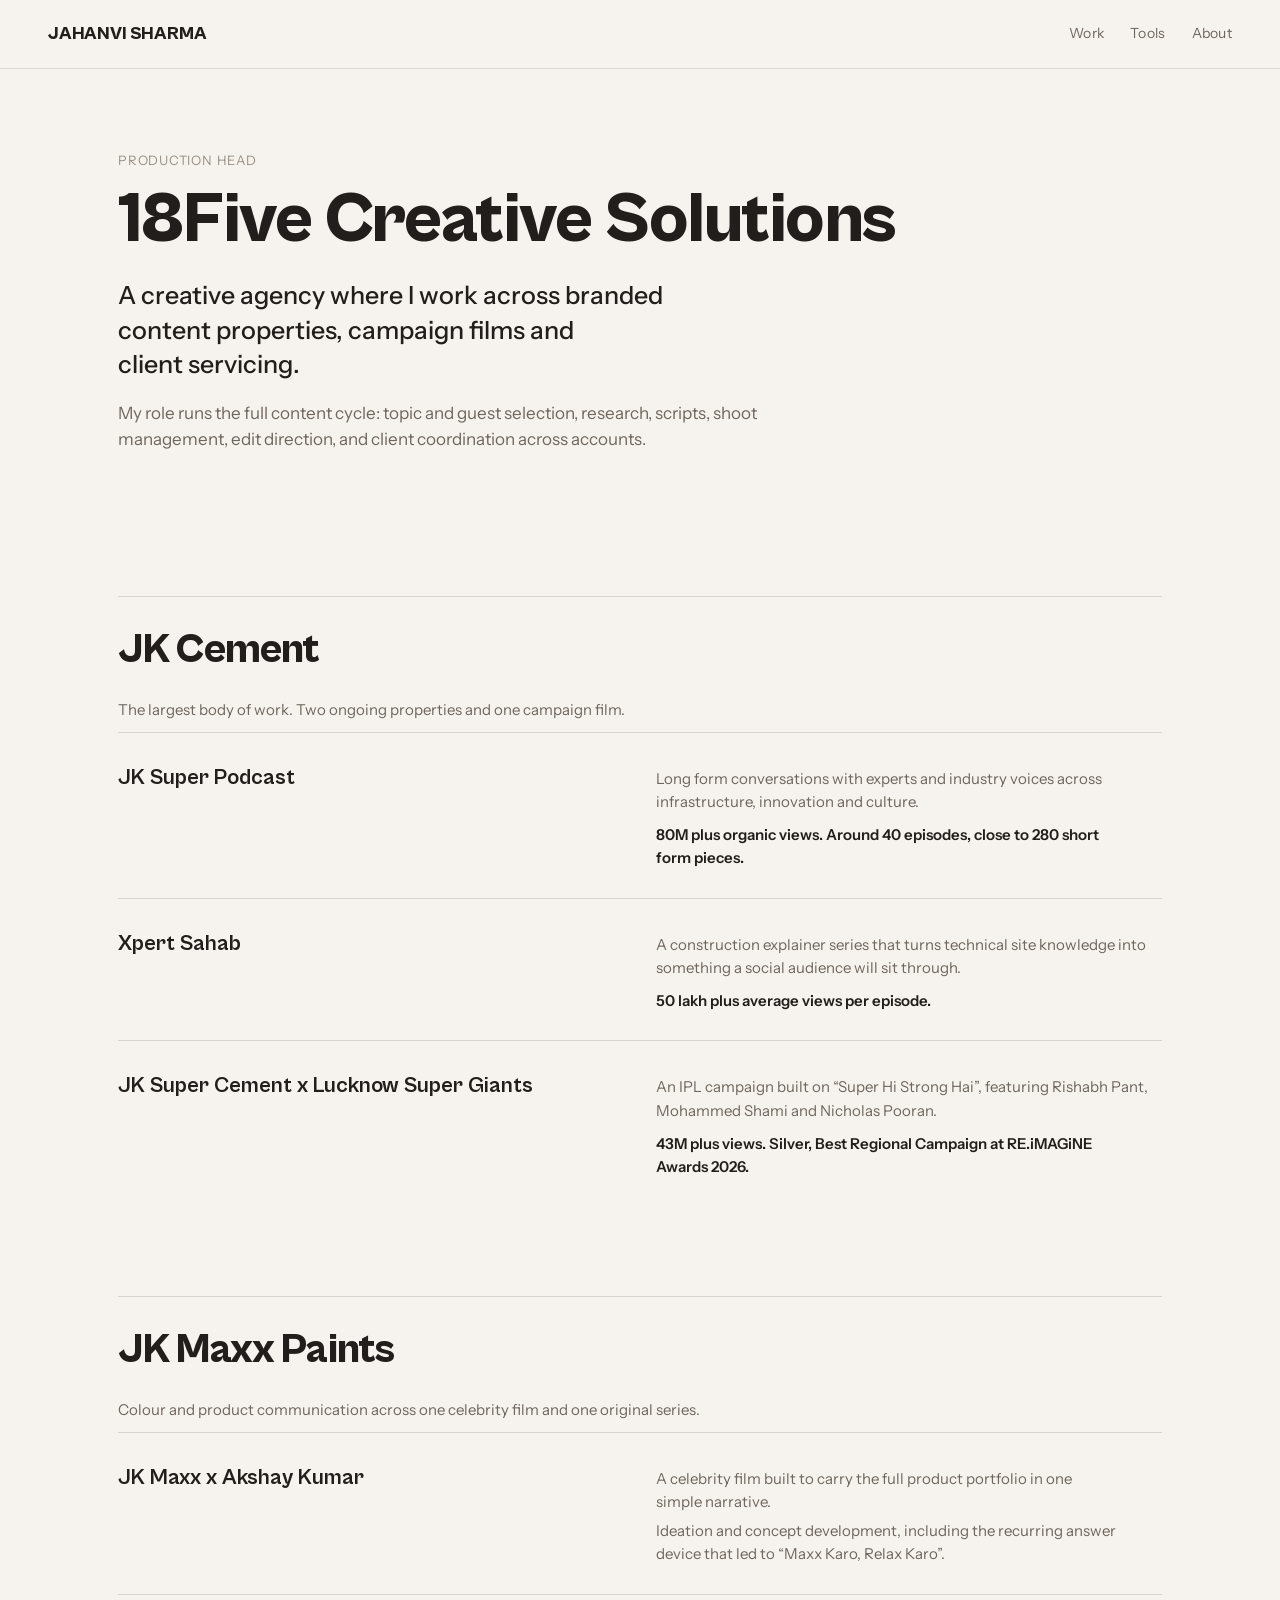
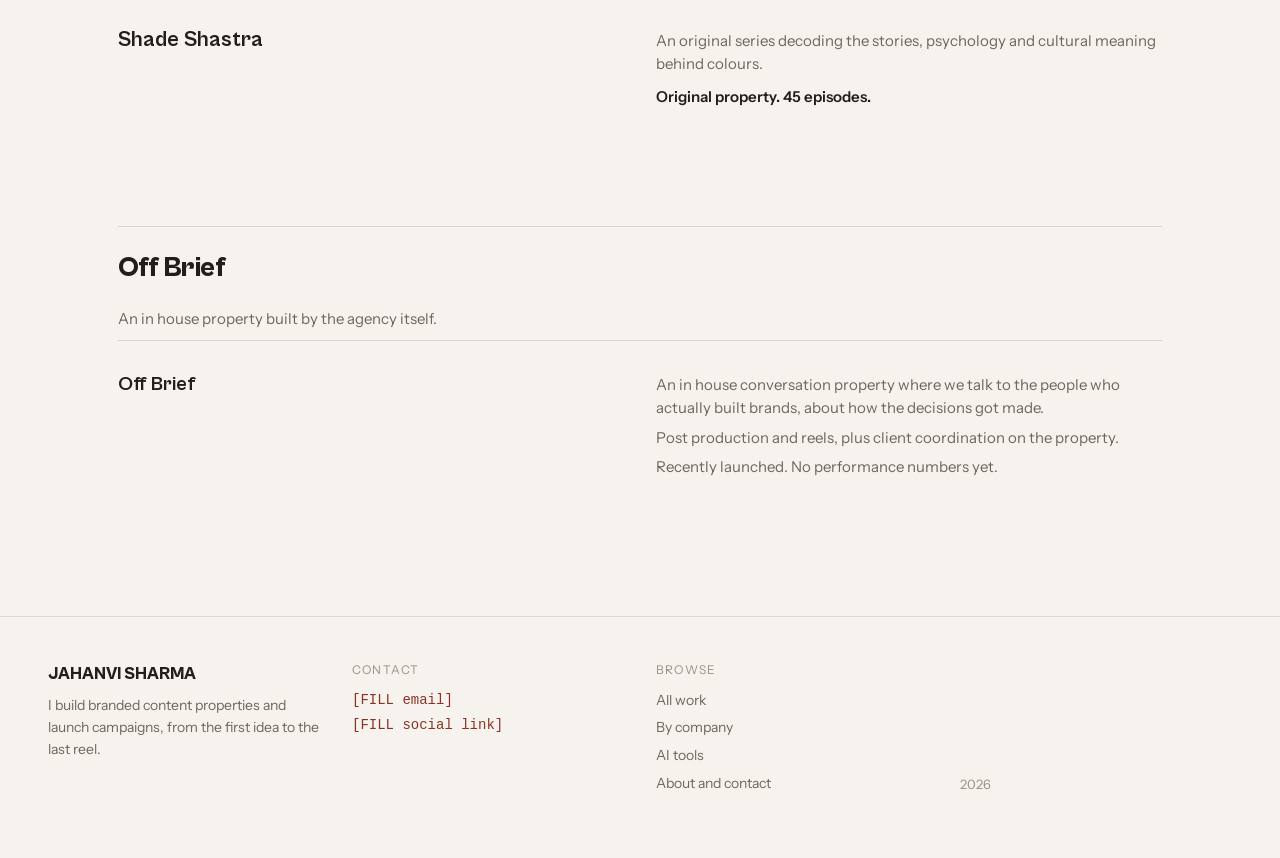
==== public/company/18five/index.html @ 3dfb8d01 "Give each company its own page By company now links out: 18Five to a company page with its three cli" ====
<!doctype html>
<html lang="en-IN">
<head>
  <meta charset="utf-8">
  <meta name="viewport" content="width=device-width, initial-scale=1">
  <title>18Five Creative Solutions | Jahanvi Sharma</title>
  <meta name="description" content="A creative agency where I work across branded content properties, campaign films and client servicing.">
  <meta name="color-scheme" content="light">
  <meta name="theme-color" content="#f6f3ee">

  <meta property="og:type" content="article">
  <meta property="og:title" content="18Five Creative Solutions, Jahanvi Sharma">
  <meta property="og:description" content="A creative agency where I work across branded content properties, campaign films and client servicing.">
  <!-- The Netlify build writes the site address in front of this path (see netlify.toml). -->
  <meta property="og:image" content="%SITE_URL%/og-image.png">
  <meta property="og:image:width" content="1200">
  <meta property="og:image:height" content="630">
  <meta name="twitter:card" content="summary_large_image">

  <link rel="icon" href="../../favicon.ico" sizes="32x32">
  <link rel="icon" href="../../favicon.svg" type="image/svg+xml">
  <link rel="apple-touch-icon" href="../../apple-touch-icon.png">

  <link rel="preload" href="../../assets/fonts/cabinet-grotesk-800.woff2" as="font" type="font/woff2" crossorigin>
  <link rel="preload" href="../../assets/fonts/instrument-sans-latin.woff2" as="font" type="font/woff2" crossorigin>
  <link rel="stylesheet" href="../../assets/css/styles.css">
</head>
<body>
  <a class="skip-link" href="#main">Skip to content</a>

  <header class="site-header">
    <a class="brand" href="../../">Jahanvi Sharma</a>
    <nav class="site-nav" aria-label="Primary">
      <a href="../../#work">Work</a>
      <a href="../../#tools">Tools</a>
      <a href="../../#about">About</a>
    </nav>
  </header>

  <main id="main" class="container">
    <section class="page-hero rise">
      <p class="label">Production Head</p>
      <h1 class="page-title">18Five Creative Solutions</h1>
      <p class="page-lede">A creative agency where I work across branded content properties, campaign films and client servicing.</p>
      <p class="page-note">My role runs the full content cycle: topic and guest selection, research, scripts, shoot management, edit direction, and client coordination across accounts.</p>
    </section>

    <section class="section group rise" style="--delay: 120ms">
      <div class="section-head">
        <h2 class="section-title">JK Cement</h2>
      </div>
      <p class="group-note">The largest body of work. Two ongoing properties and one campaign film.</p>

      <ul role="list">
        <li class="entry">
          <div>
            <h3 class="entry__name">JK Super Podcast</h3>
          </div>
          <div class="entry__about">
            <p>Long form conversations with experts and industry voices across infrastructure, innovation and culture.</p>
            <p class="entry__metric">80M plus organic views. Around 40 episodes, close to 280 short form pieces.</p>
          </div>
        </li>
        <li class="entry">
          <div>
            <h3 class="entry__name">Xpert Sahab</h3>
          </div>
          <div class="entry__about">
            <p>A construction explainer series that turns technical site knowledge into something a social audience will sit through.</p>
            <p class="entry__metric">50 lakh plus average views per episode.</p>
          </div>
        </li>
        <li class="entry">
          <div>
            <h3 class="entry__name">JK Super Cement x Lucknow Super Giants</h3>
          </div>
          <div class="entry__about">
            <p>An IPL campaign built on “Super Hi Strong Hai”, featuring Rishabh Pant, Mohammed Shami and Nicholas Pooran.</p>
            <p class="entry__metric">43M plus views. Silver, Best Regional Campaign at RE.iMAGiNE Awards 2026.</p>
          </div>
        </li>
      </ul>
    </section>

    <section class="section group rise" style="--delay: 180ms">
      <div class="section-head">
        <h2 class="section-title">JK Maxx Paints</h2>
      </div>
      <p class="group-note">Colour and product communication across one celebrity film and one original series.</p>

      <ul role="list">
        <li class="entry">
          <div>
            <h3 class="entry__name">JK Maxx x Akshay Kumar</h3>
          </div>
          <div class="entry__about">
            <p>A celebrity film built to carry the full product portfolio in one simple narrative.</p>
            <p>Ideation and concept development, including the recurring answer device that led to “Maxx Karo, Relax Karo”.</p>
          </div>
        </li>
        <li class="entry">
          <div>
            <h3 class="entry__name">Shade Shastra</h3>
          </div>
          <div class="entry__about">
            <p>An original series decoding the stories, psychology and cultural meaning behind colours.</p>
            <p class="entry__metric">Original property. 45 episodes.</p>
          </div>
        </li>
      </ul>
    </section>

    <section class="section group group--minor rise" style="--delay: 240ms">
      <div class="section-head">
        <h2 class="section-title">Off Brief</h2>
      </div>
      <p class="group-note">An in house property built by the agency itself.</p>

      <ul role="list">
        <li class="entry">
          <div>
            <h3 class="entry__name">Off Brief</h3>
          </div>
          <div class="entry__about">
            <p>An in house conversation property where we talk to the people who actually built brands, about how the decisions got made.</p>
            <p>Post production and reels, plus client coordination on the property.</p>
            <p>Recently launched. No performance numbers yet.</p>
          </div>
        </li>
      </ul>
    </section>
  </main>

  <footer class="site-footer">
    <div>
      <p class="footer__name">Jahanvi Sharma</p>
      <p class="footer__tagline">I build branded content properties and launch campaigns, from the first idea to the last reel.</p>
    </div>
    <div class="footer__contact">
      <p class="footer__heading">Contact</p>
      <p class="footer__contact-line">[FILL email]</p>
      <p class="footer__contact-line">[FILL social link]</p>
    </div>
    <nav class="footer__links" aria-label="Footer">
      <p class="footer__heading">Browse</p>
      <a href="../../#work">All work</a>
      <a href="../../#companies">By company</a>
      <a href="../../#tools">AI tools</a>
      <a href="../../#about">About and contact</a>
    </nav>
    <div class="footer__year">
      <p>2026</p>
    </div>
  </footer>
</body>
</html>
---- public/assets/css/styles.css ----
/* Instrument Sans is a variable font: one file per subset covers 400 to 700. */
@font-face {
  font-family: "Instrument Sans";
  font-style: normal;
  font-weight: 400 700;
  font-display: swap;
  src: url("../fonts/instrument-sans-latin-ext.woff2") format("woff2");
  unicode-range: U+0100-02BA, U+02BD-02C5, U+02C7-02CC, U+02CE-02D7, U+02DD-02FF, U+0304, U+0308, U+0329, U+1D00-1DBF, U+1E00-1E9F, U+1EF2-1EFF, U+2020, U+20A0-20AB, U+20AD-20C0, U+2113, U+2C60-2C7F, U+A720-A7FF;
}

@font-face {
  font-family: "Instrument Sans";
  font-style: normal;
  font-weight: 400 700;
  font-display: swap;
  src: url("../fonts/instrument-sans-latin.woff2") format("woff2");
  unicode-range: U+0000-00FF, U+0131, U+0152-0153, U+02BB-02BC, U+02C6, U+02DA, U+02DC, U+0304, U+0308, U+0329, U+2000-206F, U+20AC, U+2122, U+2191, U+2193, U+2212, U+2215, U+FEFF, U+FFFD;
}

@font-face {
  font-family: "Cabinet Grotesk";
  font-style: normal;
  font-weight: 700;
  font-display: swap;
  src: url("../fonts/cabinet-grotesk-700.woff2") format("woff2");
}

@font-face {
  font-family: "Cabinet Grotesk";
  font-style: normal;
  font-weight: 800;
  font-display: swap;
  src: url("../fonts/cabinet-grotesk-800.woff2") format("woff2");
}

:root {
  --bg: #f6f3ee;
  --fg: #221e1b;
  --accent: #8a3324;
  --muted: #6f665e;
  --subtle: #9a9086;
  --tint: #efe9e0;
  --stripe-a: #ece7df;
  --stripe-b: #e3ddd2;
  --rule: rgba(34, 30, 27, 0.14);
  --rule-light: rgba(34, 30, 27, 0.12);
  --outline: rgba(34, 30, 27, 0.2);

  --font-display: "Cabinet Grotesk", "Instrument Sans", sans-serif;
  --font-body: "Instrument Sans", ui-sans-serif, system-ui, sans-serif;
  --font-mono: ui-monospace, SFMono-Regular, Menlo, Consolas, "Liberation Mono", monospace;

  --gutter: clamp(24px, 5vw, 48px);
  --ease-out: cubic-bezier(0.2, 0.7, 0.2, 1);
}

/* Base */

*,
*::before,
*::after {
  box-sizing: border-box;
}

[hidden] {
  display: none !important;
}

html {
  -webkit-text-size-adjust: 100%;
  text-size-adjust: 100%;
}

@media (prefers-reduced-motion: no-preference) {
  html {
    scroll-behavior: smooth;
  }
}

body {
  margin: 0;
  background: var(--bg);
  color: var(--fg);
  font-family: var(--font-body);
  font-size: 17px;
  line-height: 1.55;
  text-wrap: pretty;
  -webkit-font-smoothing: antialiased;
  -moz-osx-font-smoothing: grayscale;
}

h1,
h2,
h3,
p {
  margin: 0;
}

ul {
  margin: 0;
  padding: 0;
  list-style: none;
}

a {
  color: inherit;
  text-decoration: none;
}

a:hover {
  color: var(--accent);
}

:focus-visible {
  outline: 2px solid var(--accent);
  outline-offset: 3px;
}

.skip-link {
  position: absolute;
  top: 12px;
  left: 12px;
  z-index: 10;
  padding: 10px 16px;
  background: var(--fg);
  color: var(--bg);
  font-size: 14px;
  transform: translateY(-200%);
}

.skip-link:focus {
  transform: none;
}

.skip-link:hover {
  color: var(--bg);
}

@keyframes rise {
  from {
    opacity: 0;
    transform: translateY(20px);
  }
  to {
    opacity: 1;
    transform: none;
  }
}

.rise {
  animation: rise 700ms var(--ease-out) both;
  animation-delay: var(--delay, 0ms);
}

@media (prefers-reduced-motion: reduce) {
  .rise {
    animation: none;
  }
}

/* Header */

.site-header {
  display: flex;
  flex-wrap: wrap;
  align-items: center;
  justify-content: space-between;
  gap: 24px;
  padding: 20px var(--gutter);
  border-bottom: 1px solid var(--rule-light);
}

.brand {
  font-family: var(--font-display);
  font-weight: 800;
  font-size: 18px;
  letter-spacing: -0.01em;
  text-transform: uppercase;
}

.site-nav {
  display: flex;
  gap: 26px;
  color: var(--muted);
  font-size: 14px;
  letter-spacing: 0.02em;
}

/* Layout */

.container {
  max-width: 1140px;
  margin: 0 auto;
  padding: 0 var(--gutter);
}

.section {
  padding-top: clamp(72px, 10vh, 120px);
}

.section-head {
  display: flex;
  flex-wrap: wrap;
  align-items: baseline;
  justify-content: space-between;
  gap: 12px 32px;
  margin-bottom: 40px;
  padding-top: 20px;
  border-top: 1px solid var(--rule);
}

.companies .section-head {
  margin-bottom: 8px;
}

.skills .section-head {
  margin-bottom: 32px;
}

.tools .section-head {
  margin-bottom: 28px;
}

.section-title {
  font-family: var(--font-display);
  font-weight: 800;
  font-size: clamp(28px, 4vw, 42px);
  letter-spacing: -0.02em;
}

/* A heading on the left, content on the right. Used by About and Contact. */
.split {
  display: grid;
  grid-template-columns: repeat(auto-fit, minmax(min(280px, 100%), 1fr));
  gap: 32px;
  padding-top: 20px;
  border-top: 1px solid var(--rule);
}

.label {
  color: var(--subtle);
  font-size: 13px;
  letter-spacing: 0.06em;
  text-transform: uppercase;
}

.text-link {
  padding-bottom: 2px;
  border-bottom: 1px solid var(--accent);
  color: var(--accent);
}

.more {
  font-size: 15px;
}

/* Hero */

.hero {
  padding: clamp(72px, 12vh, 140px) 0 clamp(56px, 8vh, 96px);
}

.hero__title {
  max-width: 14ch;
  margin-bottom: 32px;
  font-family: var(--font-display);
  font-weight: 800;
  font-size: clamp(48px, 9vw, 104px);
  line-height: 0.94;
  letter-spacing: -0.03em;
  text-transform: uppercase;
}

.hero__lede {
  max-width: 34ch;
  margin-bottom: 18px;
  font-size: clamp(20px, 2.4vw, 27px);
  font-weight: 500;
  line-height: 1.38;
}

.hero__meta {
  max-width: 44ch;
  color: var(--muted);
}

/* Featured work */

/* Carousel. Scrolling and snapping are native, so it works without scripting;
   carousel.js adds the buttons and the progress bar. --cards is how many fit. */
.carousel {
  --cards: 1;
  --card-gap: 32px;
}

@media (min-width: 700px) {
  .carousel {
    --cards: 2;
  }
}

@media (min-width: 1060px) {
  .carousel {
    --cards: 3;
  }
}

.carousel__track {
  position: relative;
  display: flex;
  align-items: start;
  gap: var(--card-gap);
  overflow-x: auto;
  overflow-y: hidden;
  scroll-snap-type: x mandatory;
  overscroll-behavior-inline: contain;
}

/* With more than one card in view, match their heights so the result lines
   sit on one line, as they do in the design. One card in view needs no
   alignment, and stretching would strand the result line at the bottom. */
@media (min-width: 700px) {
  .carousel__track {
    align-items: stretch;
  }
}

@media (prefers-reduced-motion: no-preference) {
  .carousel__track {
    scroll-behavior: smooth;
  }
}

/* The native scrollbar goes only once the buttons and progress bar replace it. */
.carousel.is-ready .carousel__track {
  scrollbar-width: none;
}

.carousel.is-ready .carousel__track::-webkit-scrollbar {
  display: none;
}

.carousel__track > .project {
  flex: 0 0 calc((100% - (var(--cards) - 1) * var(--card-gap)) / var(--cards));
  scroll-snap-align: start;
}

.carousel__controls {
  display: flex;
  align-items: center;
  justify-content: space-between;
  gap: 24px;
  margin-top: 28px;
}

.carousel__progress {
  position: relative;
  flex: 1;
  max-width: 320px;
  height: 2px;
  background: var(--rule);
}

.carousel__bar {
  position: absolute;
  top: 0;
  bottom: 0;
  left: 0;
  width: 100%;
  background: var(--accent);
}

.carousel__buttons {
  display: flex;
  gap: 10px;
}

.carousel__button {
  display: grid;
  place-items: center;
  width: 44px;
  height: 44px;
  padding: 0;
  border: 1px solid var(--outline);
  border-radius: 999px;
  background: none;
  color: inherit;
  cursor: pointer;
  transition: background-color 200ms ease, color 200ms ease, opacity 200ms ease;
}

.carousel__button:hover:not(:disabled) {
  background: var(--tint);
  color: var(--accent);
}

.carousel__button:disabled {
  opacity: 0.3;
  cursor: default;
}

.carousel__button--prev svg {
  transform: rotate(180deg);
}

.project {
  display: flex;
  flex-direction: column;
}

.project__title {
  margin: 20px 0 2px;
  font-family: var(--font-display);
  font-weight: 700;
  font-size: clamp(21px, 2.4vw, 24px);
  letter-spacing: -0.01em;
}

.project .label {
  margin-bottom: 14px;
}

.project__summary {
  max-width: 52ch;
  margin-bottom: 12px;
}

.project__role {
  max-width: 58ch;
  margin-bottom: 16px;
  color: var(--muted);
  font-size: 15px;
}

.project__result {
  margin-top: auto;
  font-size: 15px;
  font-weight: 600;
}

.work .more {
  margin-top: 36px;
}

/* A 16:9 frame. Holds a placeholder label until a real image, video or embed goes in. */
.media {
  position: relative;
  display: flex;
  align-items: flex-end;
  aspect-ratio: 16 / 9;
  padding: 14px;
  overflow: hidden;
  background: repeating-linear-gradient(135deg, var(--stripe-a) 0 9px, var(--stripe-b) 9px 18px);
  border: 1px solid var(--rule-light);
  box-shadow: 0 1px 2px rgba(34, 30, 27, 0.06);
}

.media > img,
.media > video,
.media > iframe {
  position: absolute;
  inset: 0;
  width: 100%;
  height: 100%;
  border: 0;
  object-fit: cover;
}

.media__label {
  position: relative;
  z-index: 1;
  padding: 5px 8px;
  background: var(--bg);
  color: var(--accent);
  font-family: var(--font-mono);
  font-size: 11px;
  letter-spacing: 0.08em;
  text-transform: uppercase;
}

/* A frame that opens the video on YouTube or Instagram. */
.media--video {
  border-color: var(--outline);
  transition: border-color 200ms ease;
}

.media__play {
  position: absolute;
  z-index: 1;
  inset: 0;
  display: grid;
  place-items: center;
  width: 44px;
  height: 44px;
  margin: auto;
  border: 1px solid var(--outline);
  border-radius: 999px;
  background: var(--bg);
  color: var(--accent);
  transition: background-color 200ms ease, color 200ms ease;
}

.media-pair .media__play {
  width: 36px;
  height: 36px;
}

.media--video:hover {
  border-color: var(--accent);
}

.media--video:hover .media__play {
  background: var(--accent);
  color: var(--bg);
}

.media-pair {
  display: grid;
  grid-template-columns: 1fr 1fr;
  gap: 10px;
  aspect-ratio: 16 / 9;
}

.media-pair > .media {
  aspect-ratio: auto;
  padding: 10px;
}

.media-pair .media__label {
  padding: 4px 6px;
  font-size: 10px;
  letter-spacing: 0.06em;
}

/* Rows. Used by By company on the home page and by the entries on a
   company page: a name on the left, the description on the right. */

.company,
.entry {
  display: grid;
  grid-template-columns: repeat(auto-fit, minmax(min(260px, 100%), 1fr));
  align-items: baseline;
  gap: 8px 32px;
  padding: 28px 0;
  border-top: 1px solid var(--rule);
}

.company__name,
.entry__name {
  margin-bottom: 4px;
  font-family: var(--font-display);
  font-weight: 700;
  font-size: 22px;
}

.company__name--past {
  color: var(--muted);
}

.company__about p {
  max-width: 52ch;
  color: var(--muted);
  font-size: 15px;
}

.company__about p + p {
  margin-top: 6px;
}

.entry__about > p {
  max-width: 52ch;
  color: var(--muted);
  font-size: 15px;
}

.entry__about > p + p {
  margin-top: 6px;
}

.entry__about .entry__metric {
  margin-top: 10px;
  color: var(--fg);
  font-weight: 600;
}

/* Inner pages: company, role and project pages */

.page-hero {
  padding: clamp(56px, 9vh, 104px) 0 clamp(40px, 6vh, 72px);
}

.page-title {
  max-width: 18ch;
  margin: 14px 0 22px;
  font-family: var(--font-display);
  font-weight: 800;
  font-size: clamp(36px, 6vw, 72px);
  line-height: 1;
  letter-spacing: -0.02em;
}

.page-lede {
  max-width: 34ch;
  font-size: clamp(19px, 2.2vw, 25px);
  font-weight: 500;
  line-height: 1.38;
}

.page-note {
  max-width: 62ch;
  margin-top: 18px;
  color: var(--muted);
}

.group .section-head {
  margin-bottom: 16px;
}

.group-note {
  max-width: 62ch;
  margin-bottom: 10px;
  color: var(--muted);
  font-size: 15px;
}

/* The in house property carries less weight than the client groups. */
.group--minor .section-title {
  font-size: clamp(22px, 2.6vw, 28px);
}

.group--minor .entry__name {
  font-size: 20px;
}

.snapshot {
  display: grid;
  grid-template-columns: repeat(auto-fit, minmax(min(170px, 100%), 1fr));
  gap: 24px 32px;
  padding: 28px 0;
  border-top: 1px solid var(--rule);
  border-bottom: 1px solid var(--rule);
}

.snapshot__value {
  margin-top: 6px;
  font-family: var(--font-display);
  font-weight: 700;
  font-size: clamp(20px, 2.4vw, 24px);
}

.caps {
  display: grid;
  grid-template-columns: repeat(auto-fit, minmax(min(280px, 100%), 1fr));
  gap: 32px;
}

.cap__title {
  margin-bottom: 6px;
  font-family: var(--font-display);
  font-weight: 700;
  font-size: 20px;
}

.cap__line {
  max-width: 42ch;
  color: var(--muted);
  font-size: 15px;
}

.sample-grid {
  display: grid;
  grid-template-columns: repeat(auto-fill, minmax(min(260px, 100%), 340px));
  gap: 24px;
}

.result {
  max-width: 34ch;
  font-family: var(--font-display);
  font-weight: 700;
  font-size: clamp(22px, 3vw, 32px);
  line-height: 1.2;
}

.result + .label {
  margin-top: 12px;
}

.next {
  display: block;
  padding: 28px 0;
  border-top: 1px solid var(--rule);
}

.next__name {
  display: block;
  margin-top: 6px;
  font-family: var(--font-display);
  font-weight: 700;
  font-size: clamp(24px, 3.4vw, 34px);
}

/* Skills and tools */

.pills {
  display: flex;
  flex-wrap: wrap;
  gap: 12px;
}

.pill {
  padding: 10px 20px;
  border: 1px solid var(--outline);
  border-radius: 999px;
  font-size: 15px;
}

a.pill {
  transition: background-color 200ms ease;
}

a.pill:hover {
  background: var(--tint);
}

.tools .pills {
  gap: 10px;
}

.tools .pill {
  padding: 9px 18px;
  white-space: nowrap;
}

.tools .more {
  margin-top: 26px;
}

/* About and contact */

.about__text {
  max-width: 38ch;
  font-size: clamp(19px, 2vw, 23px);
  line-height: 1.42;
}

.about .more {
  margin-top: 18px;
}

.contact__line {
  color: var(--accent);
  font-family: var(--font-mono);
  font-size: 15px;
}

.contact__line + .contact__line {
  margin-top: 10px;
}

.contact .button {
  margin-top: 24px;
}

.button {
  display: inline-block;
  padding: 13px 24px;
  background: var(--fg);
  color: var(--bg);
  font-size: 15px;
  font-weight: 500;
  transition: background-color 200ms ease;
}

.button:hover {
  background: var(--accent);
  color: var(--bg);
}

/* Footer */

.site-footer {
  display: grid;
  grid-template-columns: repeat(auto-fit, minmax(min(200px, 100%), 1fr));
  gap: 32px;
  margin-top: 110px;
  padding: 44px var(--gutter) 64px;
  border-top: 1px solid var(--rule-light);
}

.footer__name {
  margin-bottom: 8px;
  font-family: var(--font-display);
  font-weight: 800;
  font-size: 17px;
  text-transform: uppercase;
}

.footer__tagline {
  max-width: 32ch;
  color: var(--muted);
  font-size: 14px;
}

.footer__heading {
  margin-bottom: 10px;
  color: var(--subtle);
  font-size: 12px;
  letter-spacing: 0.1em;
  text-transform: uppercase;
}

.footer__contact-line {
  color: var(--accent);
  font-family: var(--font-mono);
  font-size: 14px;
}

.footer__contact-line + .footer__contact-line {
  margin-top: 4px;
}

.footer__links {
  display: flex;
  flex-direction: column;
  gap: 6px;
  color: var(--muted);
  font-size: 14px;
}

.footer__links .footer__heading {
  margin-bottom: 4px;
}

.footer__year {
  display: flex;
  align-items: flex-end;
  color: var(--subtle);
  font-size: 13px;
}
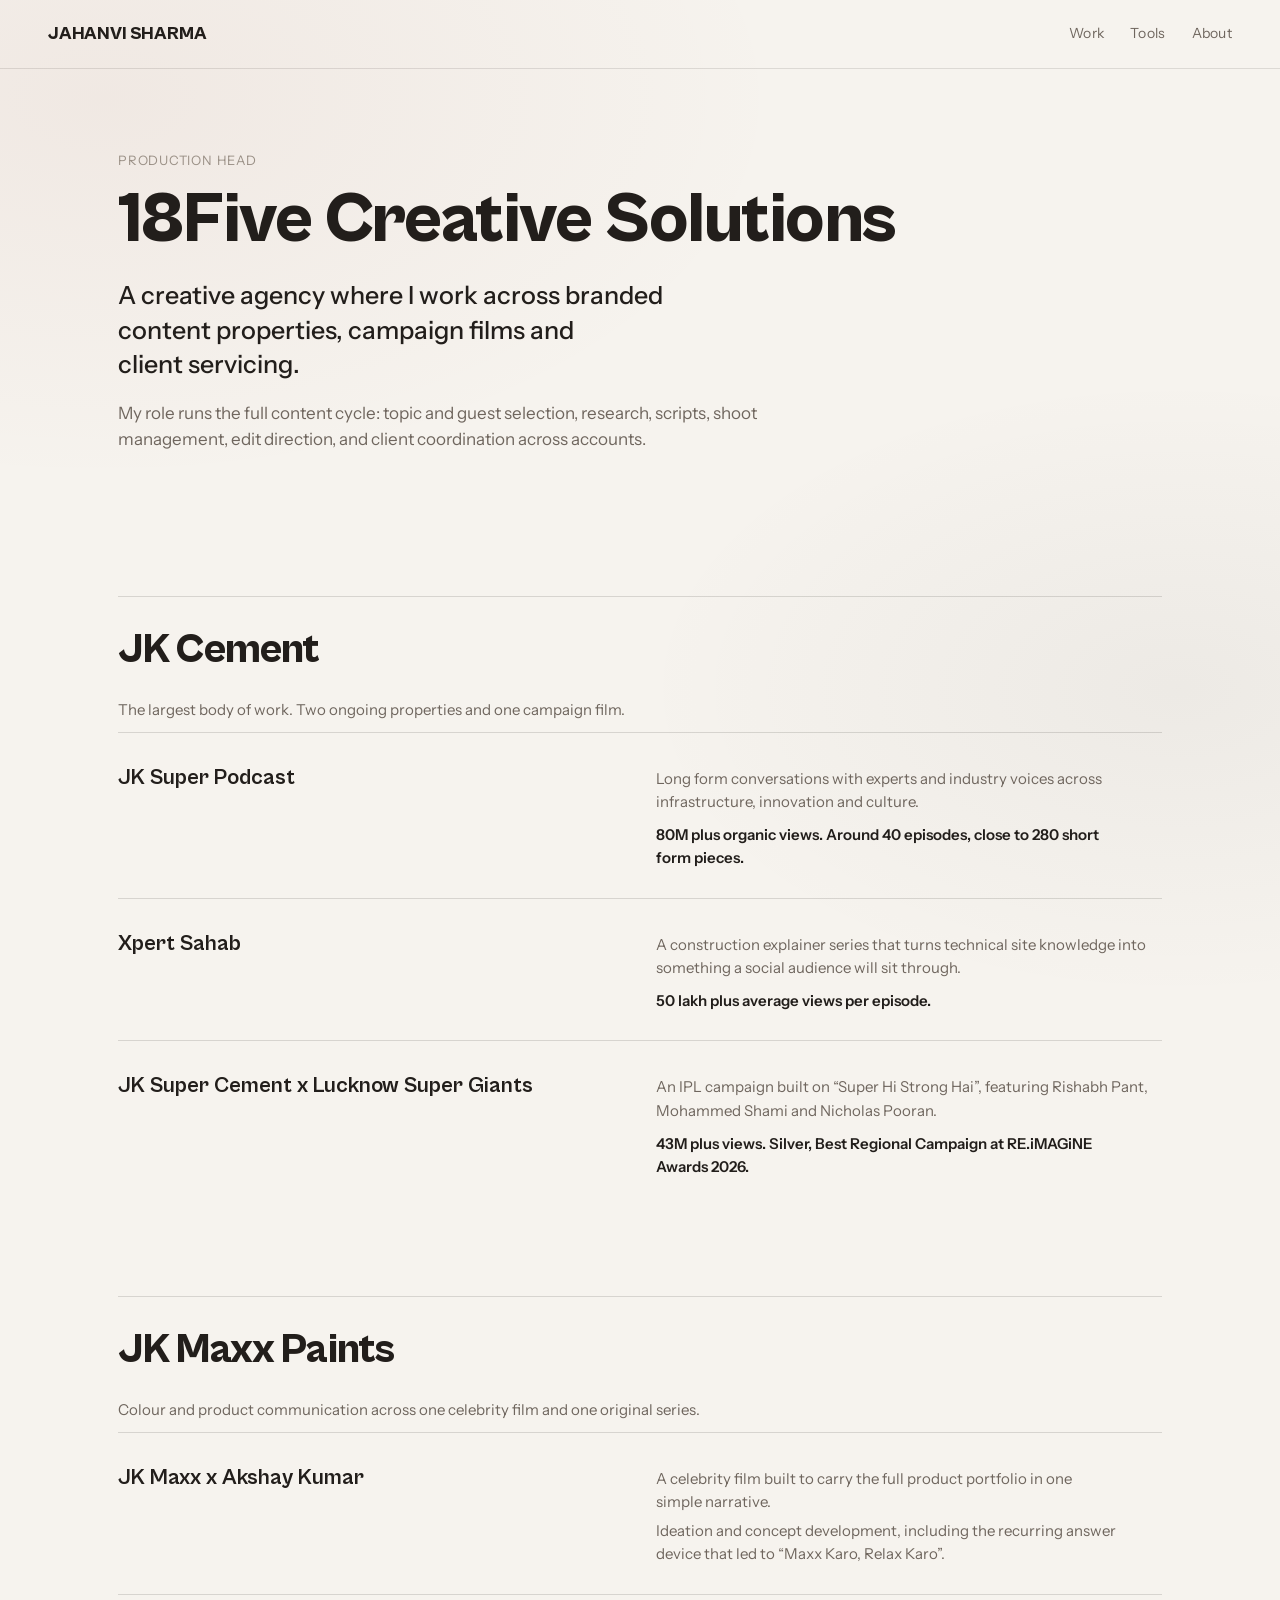
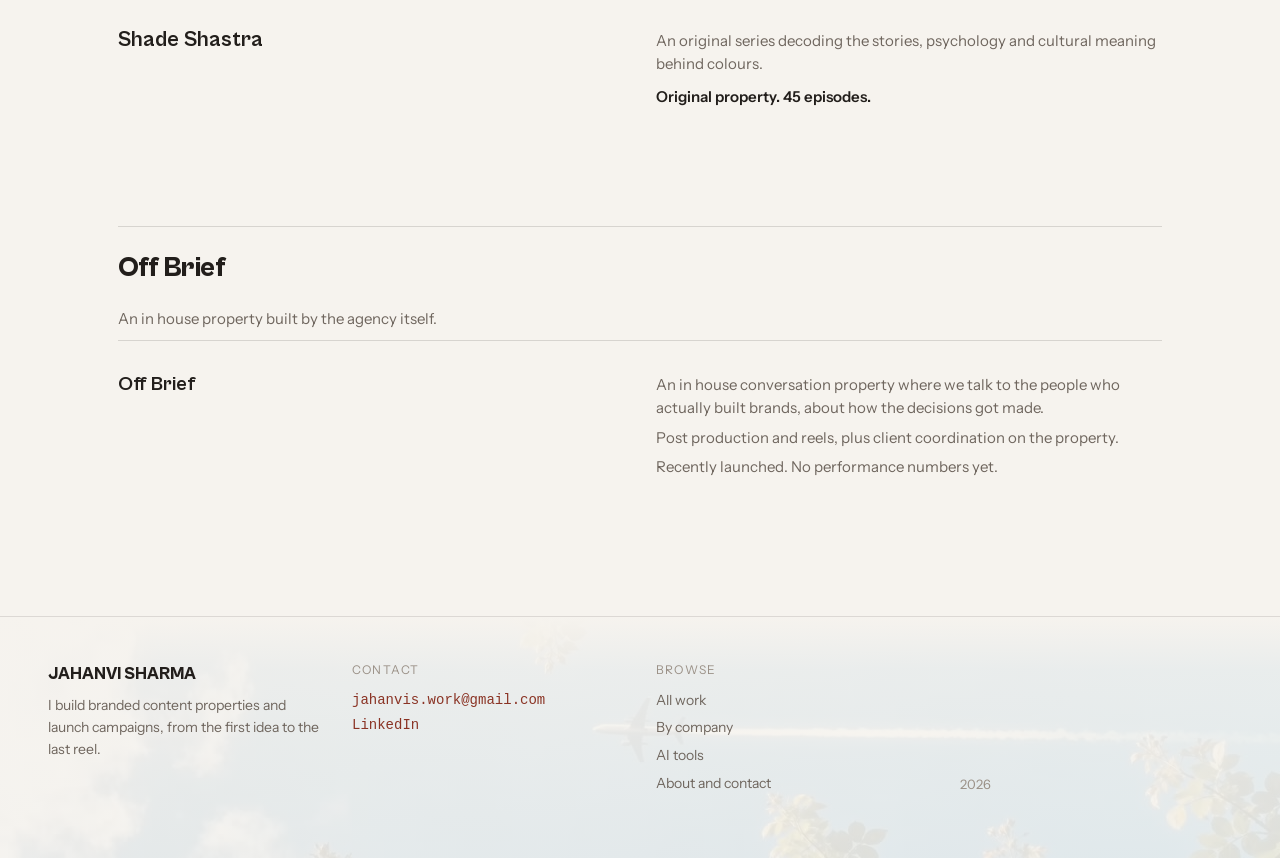
==== commit 1799336f: "Bring in the real media, the portrait and the contact details Featured work now carries the actual s" ====
--- a/public/company/18five/index.html
+++ b/public/company/18five/index.html
@@ -132,25 +132,31 @@
   </main>
 
   <footer class="site-footer">
-    <div>
-      <p class="footer__name">Jahanvi Sharma</p>
-      <p class="footer__tagline">I build branded content properties and launch campaigns, from the first idea to the last reel.</p>
+    <div class="site-footer__media" aria-hidden="true">
+      <video class="ambient" poster="../../assets/media/footer_poster.jpg" data-src="../../assets/media/footer.mp4" muted loop playsinline preload="none"></video>
     </div>
-    <div class="footer__contact">
-      <p class="footer__heading">Contact</p>
-      <p class="footer__contact-line">[FILL email]</p>
-      <p class="footer__contact-line">[FILL social link]</p>
-    </div>
-    <nav class="footer__links" aria-label="Footer">
-      <p class="footer__heading">Browse</p>
-      <a href="../../#work">All work</a>
-      <a href="../../#companies">By company</a>
-      <a href="../../#tools">AI tools</a>
-      <a href="../../#about">About and contact</a>
-    </nav>
-    <div class="footer__year">
-      <p>2026</p>
+    <div class="site-footer__inner">
+      <div>
+        <p class="footer__name">Jahanvi Sharma</p>
+        <p class="footer__tagline">I build branded content properties and launch campaigns, from the first idea to the last reel.</p>
+      </div>
+      <div class="footer__contact">
+        <p class="footer__heading">Contact</p>
+        <p class="footer__contact-line"><a href="mailto:jahanvis.work@gmail.com">jahanvis.work@gmail.com</a></p>
+        <p class="footer__contact-line"><a href="https://www.linkedin.com/in/jahanvi-sharma-071845241/" target="_blank" rel="noopener">LinkedIn</a></p>
+      </div>
+      <nav class="footer__links" aria-label="Footer">
+        <p class="footer__heading">Browse</p>
+        <a href="../../#work">All work</a>
+        <a href="../../#companies">By company</a>
+        <a href="../../#tools">AI tools</a>
+        <a href="../../#about">About and contact</a>
+      </nav>
+      <div class="footer__year">
+        <p>2026</p>
+      </div>
     </div>
   </footer>
+  <script src="../../assets/js/video.js" defer></script>
 </body>
 </html>
--- a/public/assets/css/styles.css
+++ b/public/assets/css/styles.css
@@ -39,6 +39,7 @@
   --accent: #8a3324;
   --muted: #6f665e;
   --subtle: #9a9086;
+  --muted-deep: #5b534b;
   --tint: #efe9e0;
   --stripe-a: #ece7df;
   --stripe-b: #e3ddd2;
@@ -50,6 +51,11 @@
   --font-body: "Instrument Sans", ui-sans-serif, system-ui, sans-serif;
   --font-mono: ui-monospace, SFMono-Regular, Menlo, Consolas, "Liberation Mono", monospace;
 
+  --glass: rgba(255, 255, 255, 0.5);
+  --glass-warm: rgba(246, 243, 238, 0.72);
+  --glass-edge: rgba(255, 255, 255, 0.72);
+  --glass-blur: blur(14px) saturate(1.4);
+
   --gutter: clamp(24px, 5vw, 48px);
   --ease-out: cubic-bezier(0.2, 0.7, 0.2, 1);
 }
@@ -79,7 +85,11 @@
 
 body {
   margin: 0;
-  background: var(--bg);
+  background-color: var(--bg);
+  background-image:
+    radial-gradient(1100px 620px at 8% 4%, rgba(138, 51, 36, 0.055), transparent 62%),
+    radial-gradient(900px 520px at 92% 28%, rgba(34, 30, 27, 0.045), transparent 60%);
+  background-repeat: no-repeat;
   color: var(--fg);
   font-family: var(--font-body);
   font-size: 17px;
@@ -257,7 +267,56 @@
 /* Hero */
 
 .hero {
+  position: relative;
+  min-height: clamp(440px, 62vh, 640px);
   padding: clamp(72px, 12vh, 140px) 0 clamp(56px, 8vh, 96px);
+}
+
+/* Ambient footage behind the hero and the footer, warmed down so the type
+   stays the loudest thing on the page. */
+.hero__media,
+.site-footer__media {
+  position: absolute;
+  inset: 0;
+  overflow: hidden;
+}
+
+.hero__media video,
+.site-footer__media video {
+  width: 100%;
+  height: 100%;
+  object-fit: cover;
+  filter: saturate(0.72);
+}
+
+.hero__media::after,
+.site-footer__media::after {
+  content: "";
+  position: absolute;
+  inset: 0;
+}
+
+.hero__media::after {
+  background: linear-gradient(
+    180deg,
+    rgba(246, 243, 238, 0.62) 0%,
+    rgba(246, 243, 238, 0.82) 46%,
+    rgba(246, 243, 238, 0.96) 86%,
+    var(--bg) 100%
+  );
+}
+
+.site-footer__media::after {
+  background: linear-gradient(
+    180deg,
+    var(--bg) 0%,
+    rgba(246, 243, 238, 0.93) 22%,
+    rgba(246, 243, 238, 0.88) 100%
+  );
+}
+
+.hero__inner {
+  position: relative;
 }
 
 .hero__title {
@@ -281,7 +340,7 @@
 
 .hero__meta {
   max-width: 44ch;
-  color: var(--muted);
+  color: var(--muted-deep);
 }
 
 /* Featured work */
@@ -381,9 +440,12 @@
   width: 44px;
   height: 44px;
   padding: 0;
-  border: 1px solid var(--outline);
+  border: 1px solid var(--glass-edge);
   border-radius: 999px;
-  background: none;
+  background: var(--glass);
+  -webkit-backdrop-filter: var(--glass-blur);
+  backdrop-filter: var(--glass-blur);
+  box-shadow: 0 1px 3px rgba(34, 30, 27, 0.05), inset 0 1px 0 rgba(255, 255, 255, 0.65);
   color: inherit;
   cursor: pointer;
   transition: background-color 200ms ease, color 200ms ease, opacity 200ms ease;
@@ -466,11 +528,28 @@
   object-fit: cover;
 }
 
+/* Reel stills are vertical. Holding the top keeps the episode title in frame. */
+.media-pair .media > img {
+  object-position: center top;
+}
+
+@media (prefers-reduced-motion: no-preference) {
+  .media--video > img {
+    transition: transform 500ms var(--ease-out);
+  }
+
+  .media--video:hover > img {
+    transform: scale(1.04);
+  }
+}
+
 .media__label {
   position: relative;
   z-index: 1;
   padding: 5px 8px;
-  background: var(--bg);
+  background: var(--glass-warm);
+  -webkit-backdrop-filter: var(--glass-blur);
+  backdrop-filter: var(--glass-blur);
   color: var(--accent);
   font-family: var(--font-mono);
   font-size: 11px;
@@ -493,9 +572,12 @@
   width: 44px;
   height: 44px;
   margin: auto;
-  border: 1px solid var(--outline);
+  border: 1px solid var(--glass-edge);
   border-radius: 999px;
-  background: var(--bg);
+  background: var(--glass);
+  -webkit-backdrop-filter: var(--glass-blur);
+  backdrop-filter: var(--glass-blur);
+  box-shadow: 0 2px 12px rgba(34, 30, 27, 0.14);
   color: var(--accent);
   transition: background-color 200ms ease, color 200ms ease;
 }
@@ -709,8 +791,12 @@
 
 .pill {
   padding: 10px 20px;
-  border: 1px solid var(--outline);
+  border: 1px solid var(--glass-edge);
   border-radius: 999px;
+  background: var(--glass);
+  -webkit-backdrop-filter: var(--glass-blur);
+  backdrop-filter: var(--glass-blur);
+  box-shadow: 0 1px 3px rgba(34, 30, 27, 0.05), inset 0 1px 0 rgba(255, 255, 255, 0.65);
   font-size: 15px;
 }
 
@@ -736,11 +822,41 @@
 }
 
 /* About and contact */
+
+/* The portrait is tall and the copy beside it is short, so centre the copy
+   against it rather than leaving a hole under it. */
+@media (min-width: 700px) {
+  .about__split {
+    align-items: center;
+  }
+}
+
+.about__photo {
+  display: block;
+  width: 100%;
+  height: auto;
+  max-width: 340px;
+  margin-top: 28px;
+  aspect-ratio: 5 / 6;
+  object-fit: cover;
+  border: 1px solid var(--rule-light);
+  box-shadow: 0 14px 34px rgba(34, 30, 27, 0.12);
+}
 
 .about__text {
   max-width: 38ch;
   font-size: clamp(19px, 2vw, 23px);
   line-height: 1.42;
+}
+
+.about__line {
+  max-width: 44ch;
+  margin-top: 14px;
+}
+
+.about__line--quiet {
+  color: var(--muted);
+  font-size: 15px;
 }
 
 .about .more {
@@ -779,12 +895,18 @@
 /* Footer */
 
 .site-footer {
+  position: relative;
+  margin-top: 110px;
+  padding: 44px var(--gutter) 64px;
+  border-top: 1px solid var(--rule-light);
+  overflow: hidden;
+}
+
+.site-footer__inner {
+  position: relative;
   display: grid;
   grid-template-columns: repeat(auto-fit, minmax(min(200px, 100%), 1fr));
   gap: 32px;
-  margin-top: 110px;
-  padding: 44px var(--gutter) 64px;
-  border-top: 1px solid var(--rule-light);
 }
 
 .footer__name {
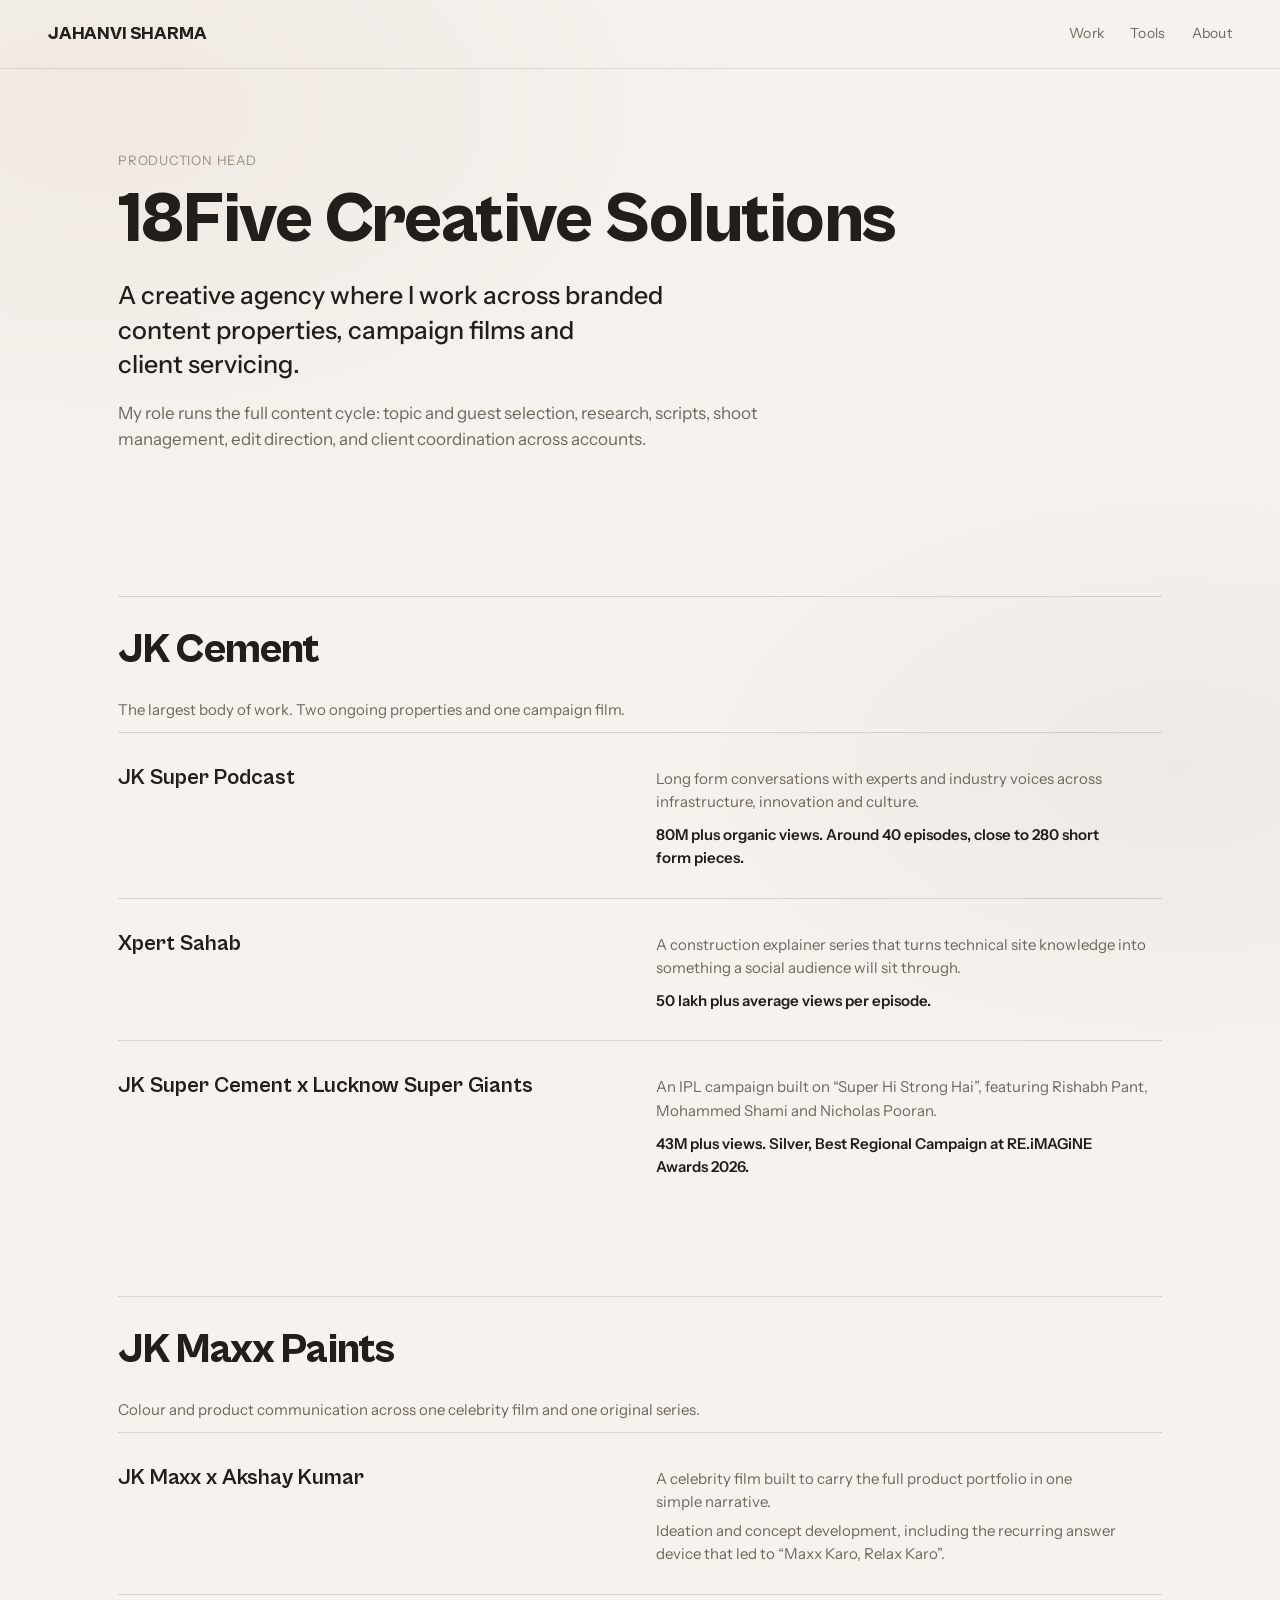
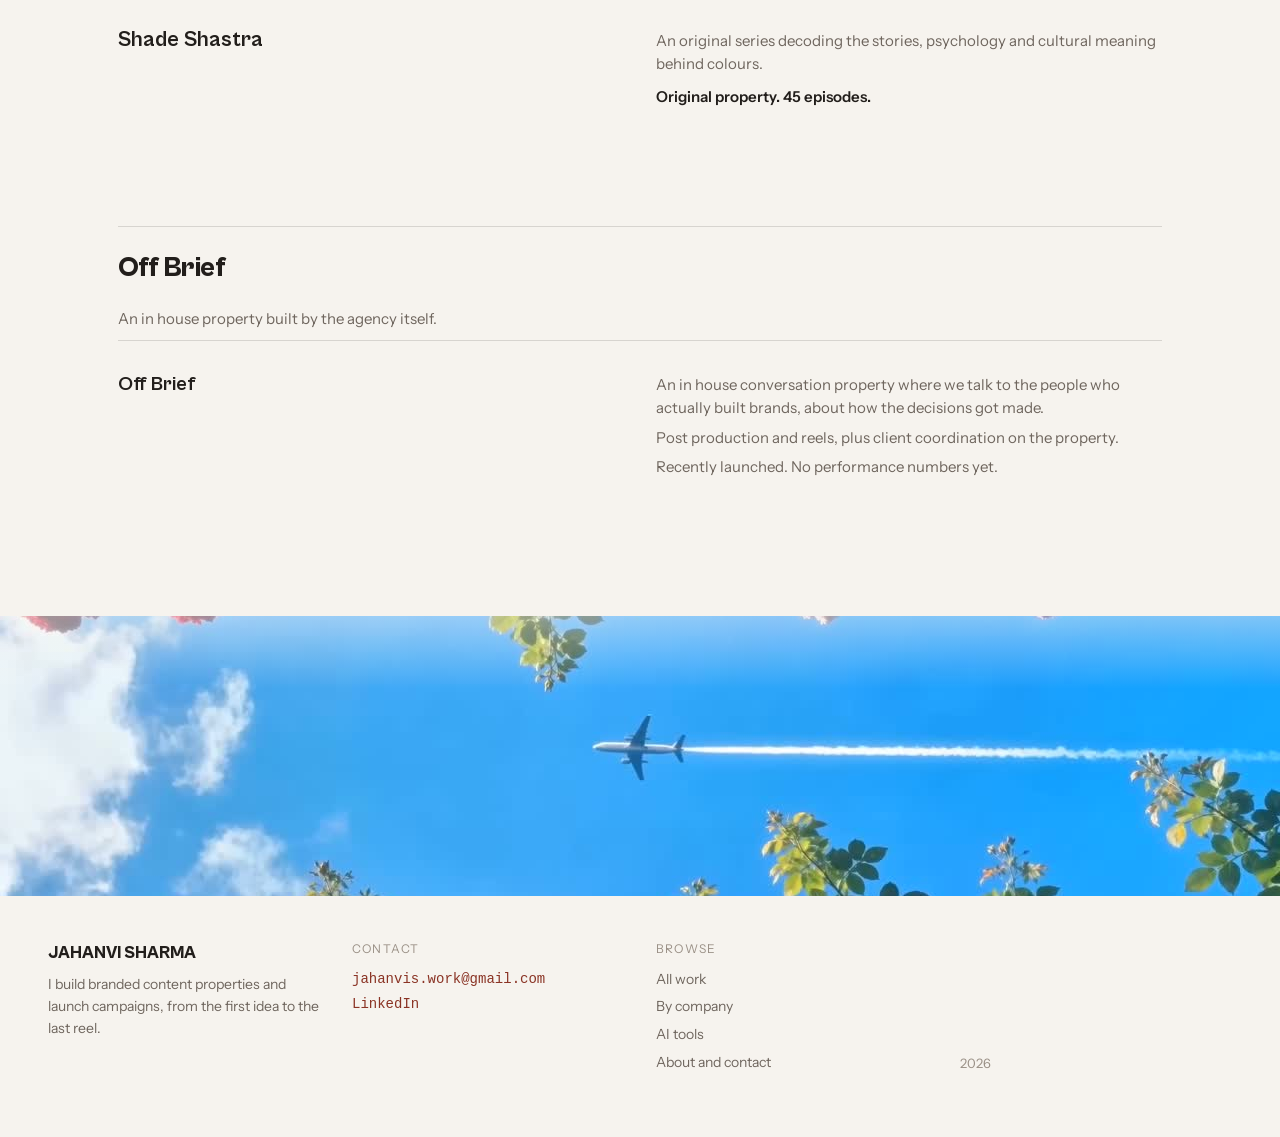
==== commit 78ebc439: "Let the footage show, and take the favicon from the monogram The wash over the hero was doing far to" ====
--- a/public/company/18five/index.html
+++ b/public/company/18five/index.html
@@ -18,7 +18,6 @@
   <meta name="twitter:card" content="summary_large_image">
 
   <link rel="icon" href="../../favicon.ico" sizes="32x32">
-  <link rel="icon" href="../../favicon.svg" type="image/svg+xml">
   <link rel="apple-touch-icon" href="../../apple-touch-icon.png">
 
   <link rel="preload" href="../../assets/fonts/cabinet-grotesk-800.woff2" as="font" type="font/woff2" crossorigin>
--- a/public/assets/css/styles.css
+++ b/public/assets/css/styles.css
@@ -274,10 +274,17 @@
 
 /* Ambient footage behind the hero and the footer, warmed down so the type
    stays the loudest thing on the page. */
-.hero__media,
-.site-footer__media {
+.hero__media {
   position: absolute;
   inset: 0;
+  overflow: hidden;
+}
+
+/* The footer copy is small and spans the full width, so the footage takes a
+   band of its own above it rather than sitting behind the text. */
+.site-footer__media {
+  position: relative;
+  height: clamp(180px, 24vw, 280px);
   overflow: hidden;
 }
 
@@ -286,7 +293,12 @@
   width: 100%;
   height: 100%;
   object-fit: cover;
-  filter: saturate(0.72);
+  filter: saturate(1.12);
+}
+
+/* Framed low so the dark beam at the top of the clip stays clear of the name. */
+.hero__media video {
+  object-position: center 78%;
 }
 
 .hero__media::after,
@@ -297,22 +309,38 @@
 }
 
 .hero__media::after {
-  background: linear-gradient(
-    180deg,
-    rgba(246, 243, 238, 0.62) 0%,
-    rgba(246, 243, 238, 0.82) 46%,
-    rgba(246, 243, 238, 0.96) 86%,
-    var(--bg) 100%
-  );
+  background:
+    linear-gradient(
+      to right,
+      rgba(246, 243, 238, 0.55) 0%,
+      rgba(246, 243, 238, 0.53) 72%,
+      rgba(246, 243, 238, 0.28) 88%,
+      rgba(246, 243, 238, 0.15) 100%
+    ),
+    linear-gradient(
+      180deg,
+      rgba(246, 243, 238, 0) 62%,
+      rgba(246, 243, 238, 0.45) 87%,
+      var(--bg) 100%
+    );
+}
+
+/* On a phone the type runs the full width, so the wash cannot fall away. */
+@media (max-width: 699px) {
+  .hero__media::after {
+    background:
+      linear-gradient(to right, rgba(246, 243, 238, 0.55), rgba(246, 243, 238, 0.55)),
+      linear-gradient(
+        180deg,
+        rgba(246, 243, 238, 0) 62%,
+        rgba(246, 243, 238, 0.45) 87%,
+        var(--bg) 100%
+      );
+  }
 }
 
 .site-footer__media::after {
-  background: linear-gradient(
-    180deg,
-    var(--bg) 0%,
-    rgba(246, 243, 238, 0.93) 22%,
-    rgba(246, 243, 238, 0.88) 100%
-  );
+  background: linear-gradient(180deg, rgba(246, 243, 238, 0.45) 0%, rgba(246, 243, 238, 0) 26%);
 }
 
 .hero__inner {
@@ -340,7 +368,7 @@
 
 .hero__meta {
   max-width: 44ch;
-  color: var(--muted-deep);
+  color: var(--fg);
 }
 
 /* Featured work */
@@ -566,12 +594,12 @@
 .media__play {
   position: absolute;
   z-index: 1;
-  inset: 0;
+  right: 14px;
+  bottom: 14px;
   display: grid;
   place-items: center;
   width: 44px;
   height: 44px;
-  margin: auto;
   border: 1px solid var(--glass-edge);
   border-radius: 999px;
   background: var(--glass);
@@ -583,6 +611,8 @@
 }
 
 .media-pair .media__play {
+  right: 10px;
+  bottom: 10px;
   width: 36px;
   height: 36px;
 }
@@ -897,14 +927,13 @@
 .site-footer {
   position: relative;
   margin-top: 110px;
-  padding: 44px var(--gutter) 64px;
-  border-top: 1px solid var(--rule-light);
   overflow: hidden;
 }
 
 .site-footer__inner {
   position: relative;
   display: grid;
+  padding: 44px var(--gutter) 64px;
   grid-template-columns: repeat(auto-fit, minmax(min(200px, 100%), 1fr));
   gap: 32px;
 }
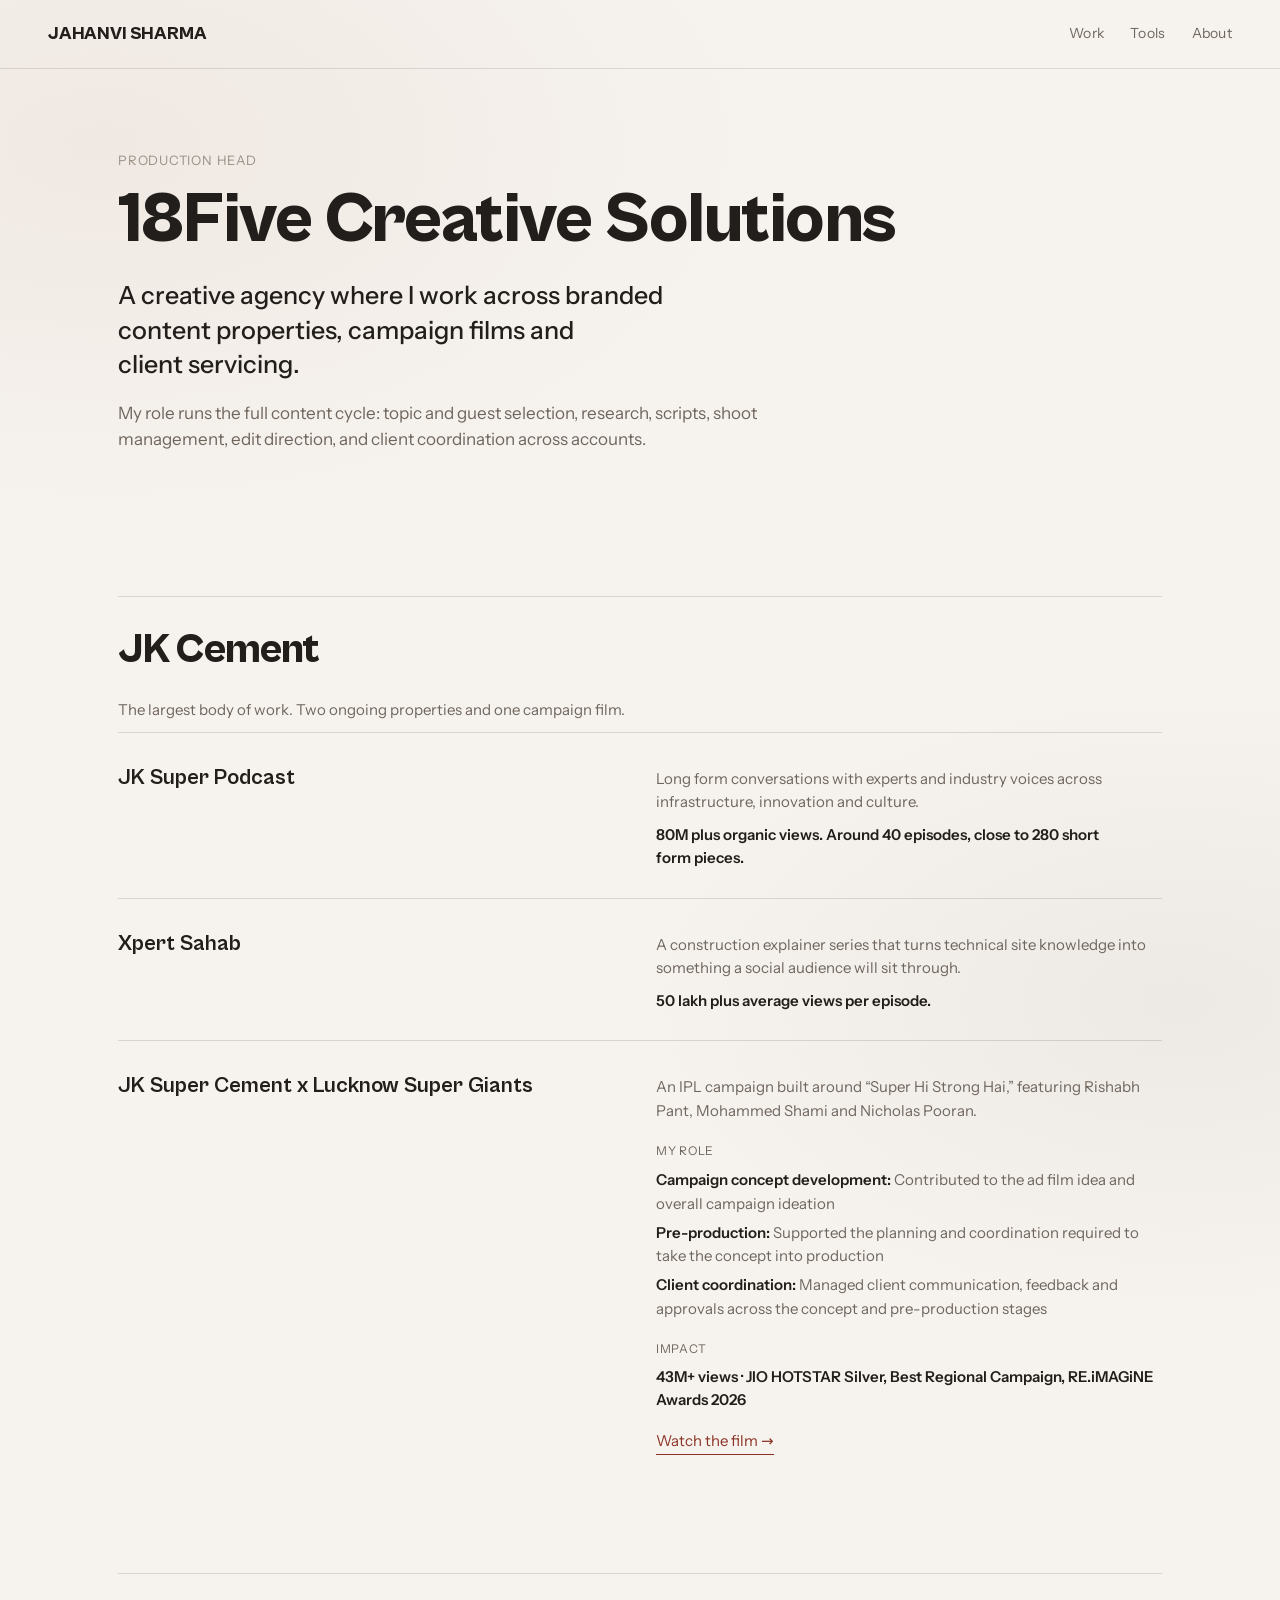
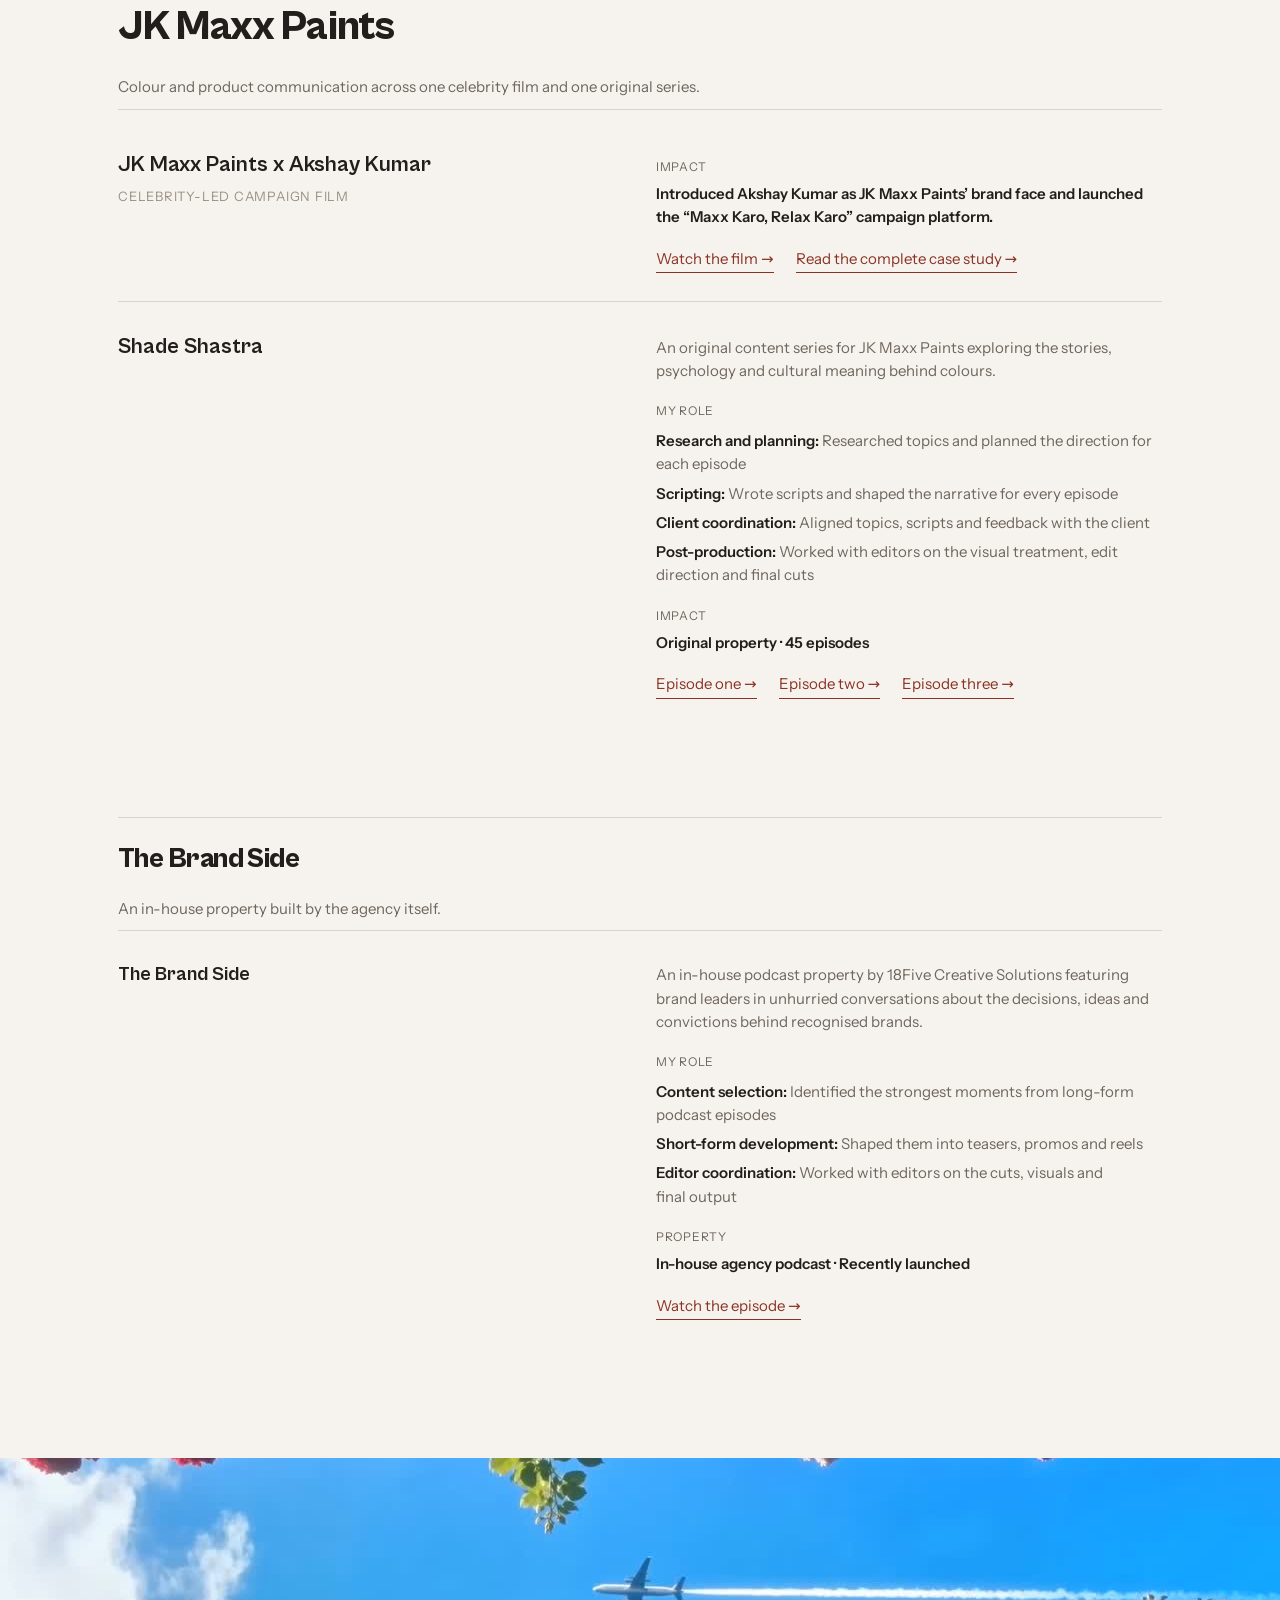
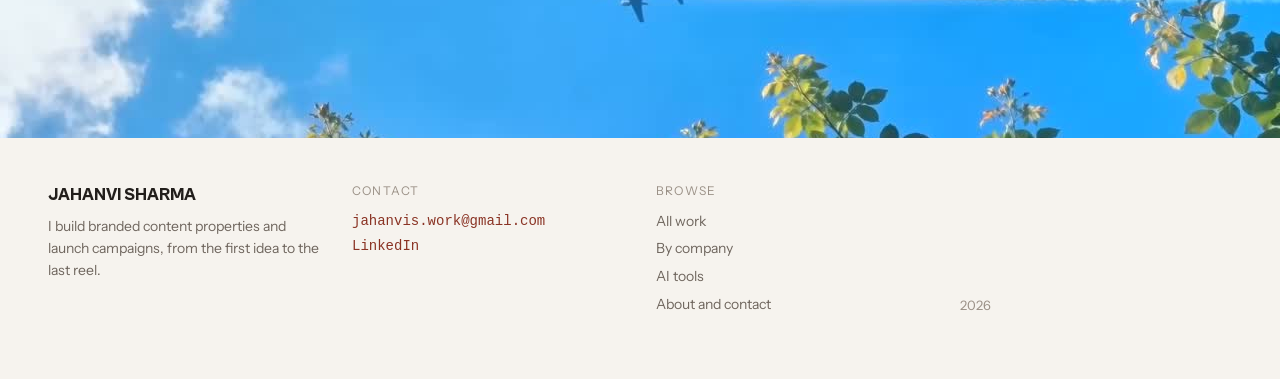
==== commit f6404742: "Fill out the 18Five page and add the Akshay Kumar case study Off Brief is now The Brand Side, with i" ====
--- a/public/company/18five/index.html
+++ b/public/company/18five/index.html
@@ -74,8 +74,16 @@
             <h3 class="entry__name">JK Super Cement x Lucknow Super Giants</h3>
           </div>
           <div class="entry__about">
-            <p>An IPL campaign built on “Super Hi Strong Hai”, featuring Rishabh Pant, Mohammed Shami and Nicholas Pooran.</p>
-            <p class="entry__metric">43M plus views. Silver, Best Regional Campaign at RE.iMAGiNE Awards 2026.</p>
+            <p>An IPL campaign built around “Super Hi Strong Hai,” featuring Rishabh Pant, Mohammed Shami and Nicholas Pooran.</p>
+            <p class="label entry__head">My role</p>
+            <ul class="entry__roles" role="list">
+              <li><strong>Campaign concept development:</strong> Contributed to the ad film idea and overall campaign ideation</li>
+              <li><strong>Pre-production:</strong> Supported the planning and coordination required to take the concept into production</li>
+              <li><strong>Client coordination:</strong> Managed client communication, feedback and approvals across the concept and pre-production stages</li>
+            </ul>
+            <p class="label entry__head">Impact</p>
+            <p class="entry__metric">43M+ views · JIO HOTSTAR Silver, Best Regional Campaign, RE.iMAGiNE Awards 2026</p>
+            <p class="entry__links"><a class="text-link" href="https://youtu.be/uumcrn82_vA?si=a1CByda8x8y5cpLc" target="_blank" rel="noopener">Watch the film →</a></p>
           </div>
         </li>
       </ul>
@@ -90,11 +98,13 @@
       <ul role="list">
         <li class="entry">
           <div>
-            <h3 class="entry__name">JK Maxx x Akshay Kumar</h3>
+            <h3 class="entry__name">JK Maxx Paints x Akshay Kumar</h3>
+            <p class="label">Celebrity-led campaign film</p>
           </div>
           <div class="entry__about">
-            <p>A celebrity film built to carry the full product portfolio in one simple narrative.</p>
-            <p>Ideation and concept development, including the recurring answer device that led to “Maxx Karo, Relax Karo”.</p>
+            <p class="label entry__head">Impact</p>
+            <p class="entry__metric">Introduced Akshay Kumar as JK Maxx Paints’ brand face and launched the “Maxx Karo, Relax Karo” campaign platform.</p>
+            <p class="entry__links"><a class="text-link" href="https://youtu.be/DIhuAgm2Wk0?si=ZK0YzKE1G_ElPsEj" target="_blank" rel="noopener">Watch the film →</a> <a class="text-link" href="../../work/akshay_kumar_film/">Read the complete case study →</a></p>
           </div>
         </li>
         <li class="entry">
@@ -102,8 +112,17 @@
             <h3 class="entry__name">Shade Shastra</h3>
           </div>
           <div class="entry__about">
-            <p>An original series decoding the stories, psychology and cultural meaning behind colours.</p>
-            <p class="entry__metric">Original property. 45 episodes.</p>
+            <p>An original content series for JK Maxx Paints exploring the stories, psychology and cultural meaning behind colours.</p>
+            <p class="label entry__head">My role</p>
+            <ul class="entry__roles" role="list">
+              <li><strong>Research and planning:</strong> Researched topics and planned the direction for each episode</li>
+              <li><strong>Scripting:</strong> Wrote scripts and shaped the narrative for every episode</li>
+              <li><strong>Client coordination:</strong> Aligned topics, scripts and feedback with the client</li>
+              <li><strong>Post-production:</strong> Worked with editors on the visual treatment, edit direction and final cuts</li>
+            </ul>
+            <p class="label entry__head">Impact</p>
+            <p class="entry__metric">Original property · 45 episodes</p>
+            <p class="entry__links"><a class="text-link" href="https://www.instagram.com/reel/DbSuRsUBbjF/?xtok=MWNicXVsNm8zMmwzZA==" target="_blank" rel="noopener">Episode one →</a> <a class="text-link" href="https://www.instagram.com/reel/DXQ48GmgWF5/?dlrf=MWo5aW92cml5ODB6cw==" target="_blank" rel="noopener">Episode two →</a> <a class="text-link" href="https://www.instagram.com/reel/DWGN_48lMFa/?dlrf=MTZkZmxiZGVpaWFoaw==" target="_blank" rel="noopener">Episode three →</a></p>
           </div>
         </li>
       </ul>
@@ -111,19 +130,26 @@
 
     <section class="section group group--minor rise" style="--delay: 240ms">
       <div class="section-head">
-        <h2 class="section-title">Off Brief</h2>
+        <h2 class="section-title">The Brand Side</h2>
       </div>
-      <p class="group-note">An in house property built by the agency itself.</p>
+      <p class="group-note">An in-house property built by the agency itself.</p>
 
       <ul role="list">
         <li class="entry">
           <div>
-            <h3 class="entry__name">Off Brief</h3>
+            <h3 class="entry__name">The Brand Side</h3>
           </div>
           <div class="entry__about">
-            <p>An in house conversation property where we talk to the people who actually built brands, about how the decisions got made.</p>
-            <p>Post production and reels, plus client coordination on the property.</p>
-            <p>Recently launched. No performance numbers yet.</p>
+            <p>An in-house podcast property by 18Five Creative Solutions featuring brand leaders in unhurried conversations about the decisions, ideas and convictions behind recognised brands.</p>
+            <p class="label entry__head">My role</p>
+            <ul class="entry__roles" role="list">
+              <li><strong>Content selection:</strong> Identified the strongest moments from long-form podcast episodes</li>
+              <li><strong>Short-form development:</strong> Shaped them into teasers, promos and reels</li>
+              <li><strong>Editor coordination:</strong> Worked with editors on the cuts, visuals and final output</li>
+            </ul>
+            <p class="label entry__head">Property</p>
+            <p class="entry__metric">In-house agency podcast · Recently launched</p>
+            <p class="entry__links"><a class="text-link" href="https://youtu.be/sGgqTJ3N85g?si=PDbkazfQOgzJb8Rb" target="_blank" rel="noopener">Watch the episode →</a></p>
           </div>
         </li>
       </ul>
--- a/public/assets/css/styles.css
+++ b/public/assets/css/styles.css
@@ -309,38 +309,24 @@
 }
 
 .hero__media::after {
-  background:
-    linear-gradient(
-      to right,
-      rgba(246, 243, 238, 0.55) 0%,
-      rgba(246, 243, 238, 0.53) 72%,
-      rgba(246, 243, 238, 0.28) 88%,
-      rgba(246, 243, 238, 0.15) 100%
-    ),
-    linear-gradient(
-      180deg,
-      rgba(246, 243, 238, 0) 62%,
-      rgba(246, 243, 238, 0.45) 87%,
-      var(--bg) 100%
-    );
+  background: linear-gradient(
+    to right,
+    rgba(246, 243, 238, 0.57) 0%,
+    rgba(246, 243, 238, 0.55) 72%,
+    rgba(246, 243, 238, 0.29) 88%,
+    rgba(246, 243, 238, 0.16) 100%
+  );
 }
 
 /* On a phone the type runs the full width, so the wash cannot fall away. */
 @media (max-width: 699px) {
   .hero__media::after {
-    background:
-      linear-gradient(to right, rgba(246, 243, 238, 0.55), rgba(246, 243, 238, 0.55)),
-      linear-gradient(
-        180deg,
-        rgba(246, 243, 238, 0) 62%,
-        rgba(246, 243, 238, 0.45) 87%,
-        var(--bg) 100%
-      );
+    background: rgba(246, 243, 238, 0.57);
   }
 }
 
 .site-footer__media::after {
-  background: linear-gradient(180deg, rgba(246, 243, 238, 0.45) 0%, rgba(246, 243, 238, 0) 26%);
+  background: none;
 }
 
 .hero__inner {
@@ -695,6 +681,38 @@
   font-weight: 600;
 }
 
+.entry__about .entry__head {
+  margin-top: 20px;
+  font-size: 12px;
+}
+
+.entry__about .entry__head + .entry__metric {
+  margin-top: 6px;
+}
+
+.entry__roles {
+  max-width: 52ch;
+  margin-top: 8px;
+  color: var(--muted);
+  font-size: 15px;
+}
+
+.entry__roles li + li {
+  margin-top: 6px;
+}
+
+.entry__roles strong {
+  color: var(--fg);
+  font-weight: 600;
+}
+
+.entry__about .entry__links {
+  display: flex;
+  flex-wrap: wrap;
+  gap: 8px 22px;
+  margin-top: 18px;
+}
+
 /* Inner pages: company, role and project pages */
 
 .page-hero {
@@ -783,6 +801,19 @@
   display: grid;
   grid-template-columns: repeat(auto-fill, minmax(min(260px, 100%), 340px));
   gap: 24px;
+}
+
+.prose p {
+  max-width: 62ch;
+}
+
+.prose p + p {
+  margin-top: 14px;
+}
+
+.media--film {
+  padding: 0;
+  background: var(--fg);
 }
 
 .result {
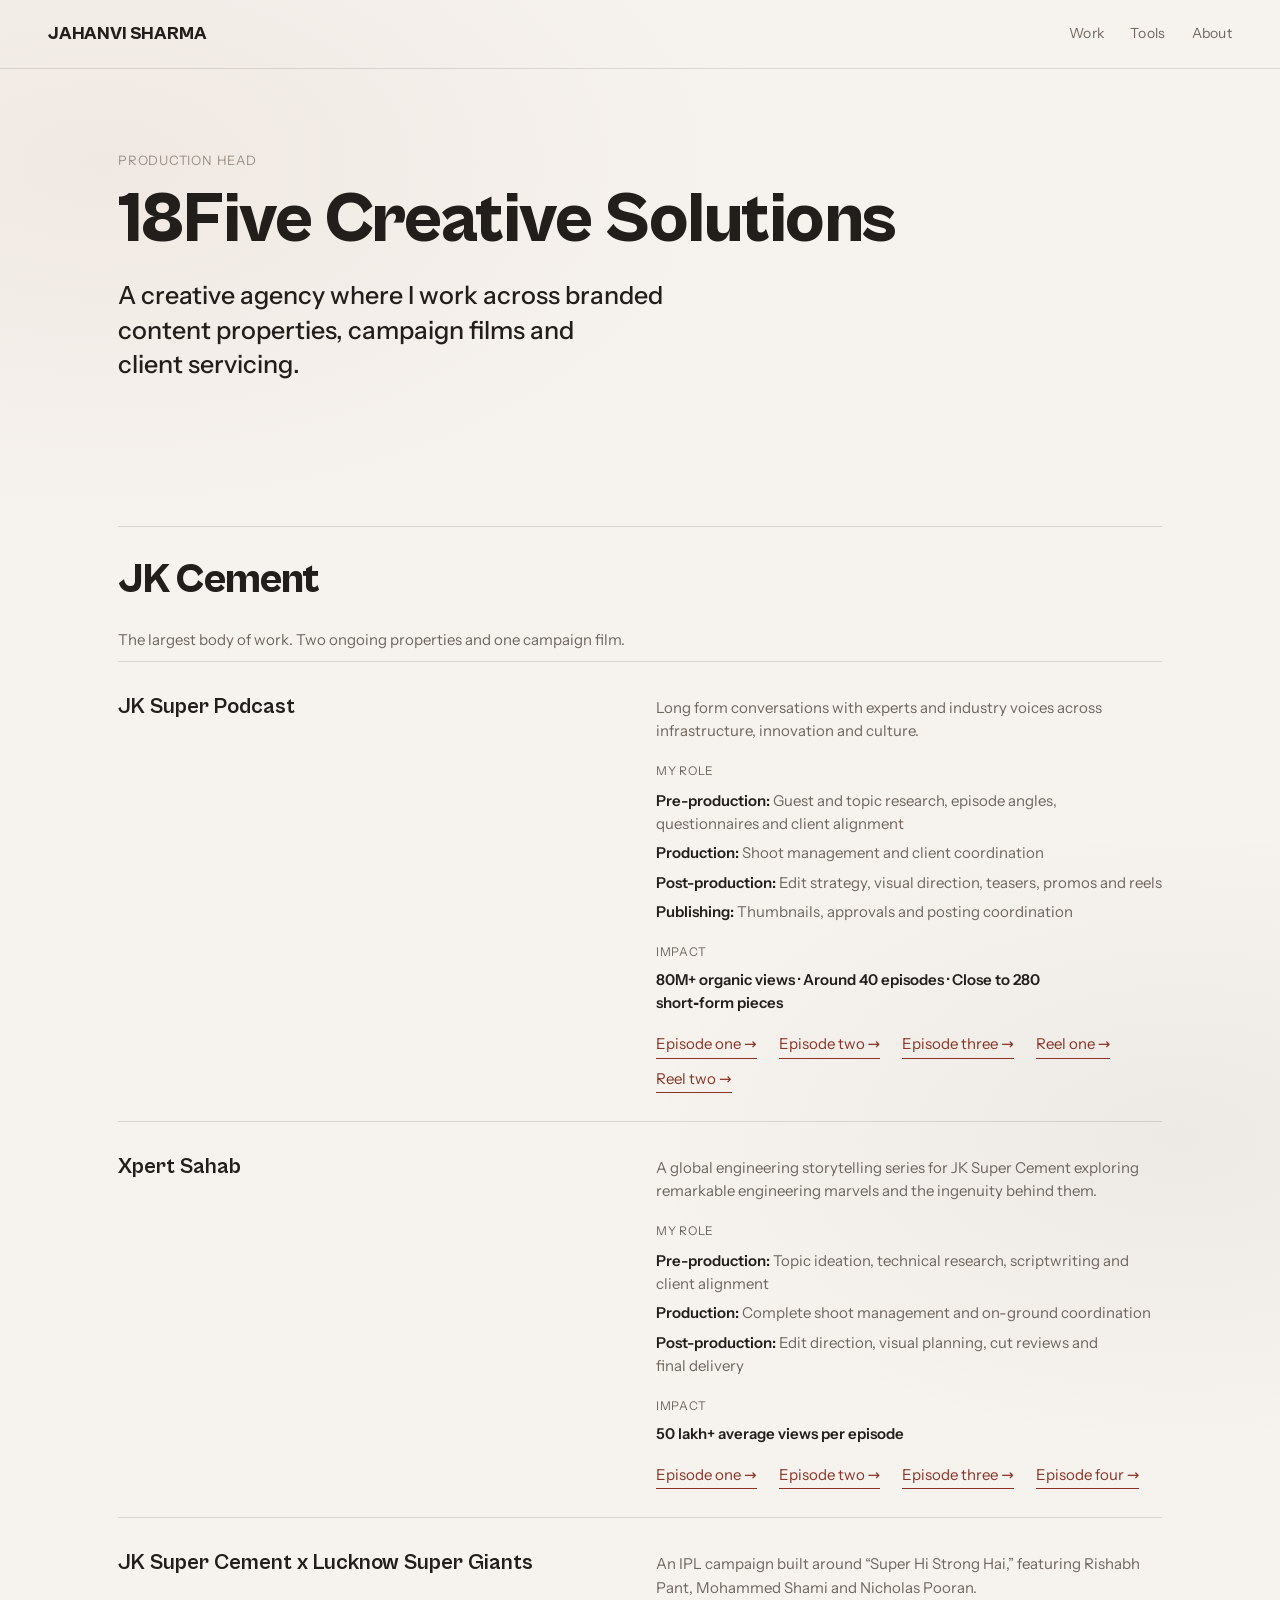
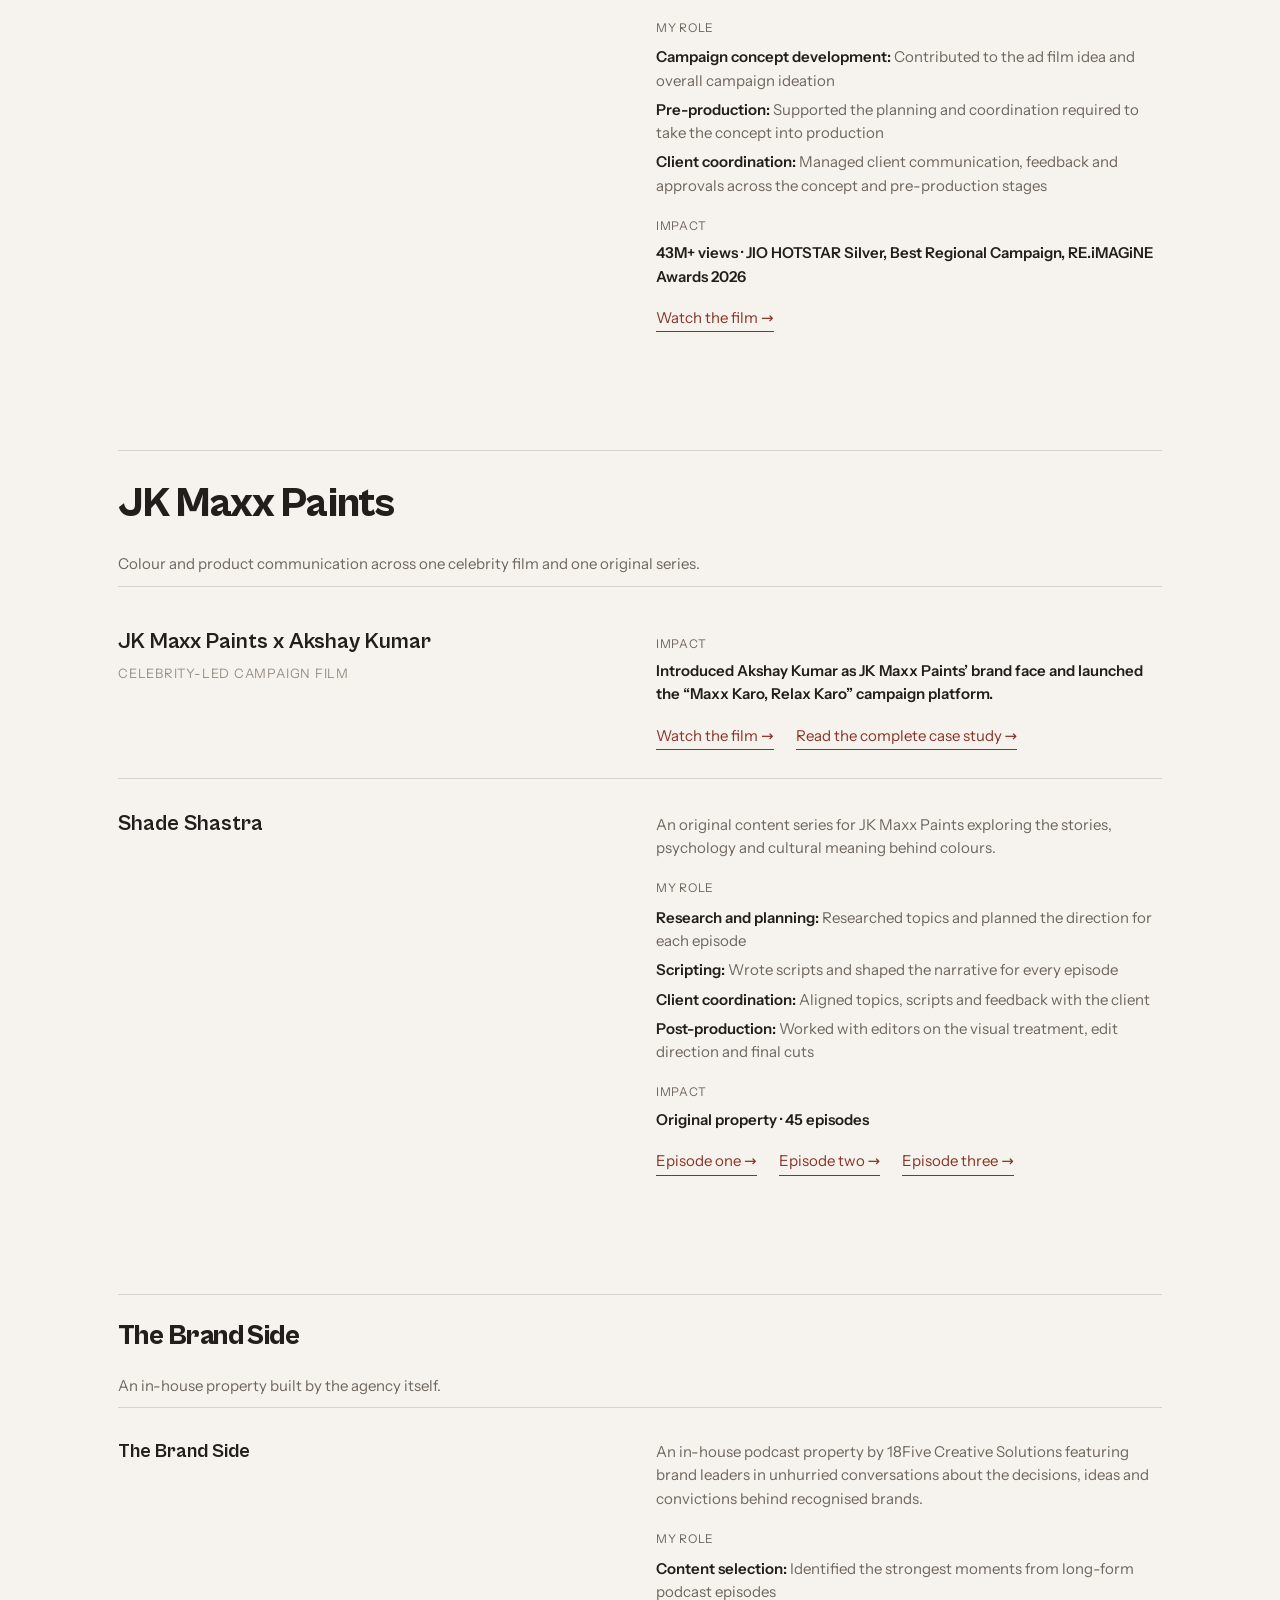
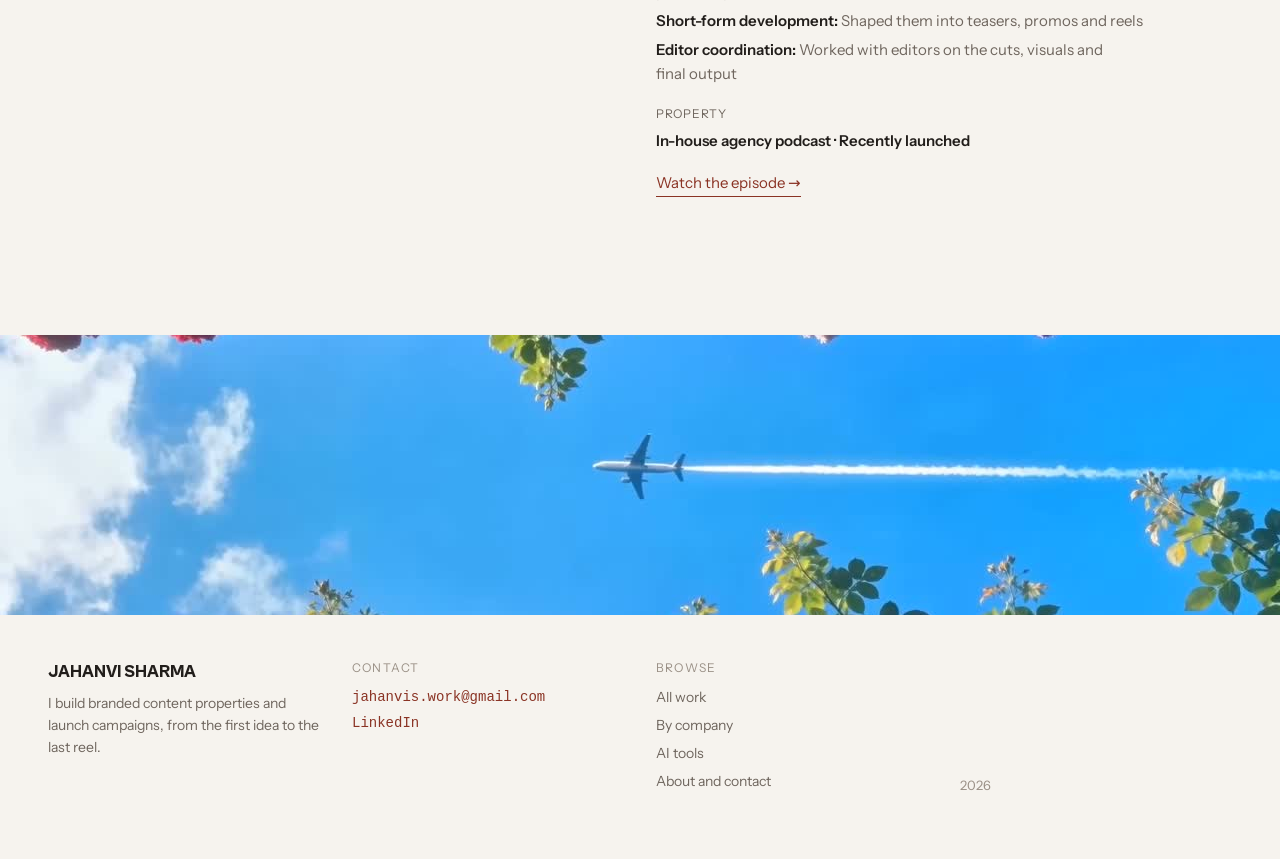
==== commit 4cd6d683: "Fill out JK Super Podcast and Xpert Sahab on the 18Five page Both entries now carry their role break" ====
--- a/public/company/18five/index.html
+++ b/public/company/18five/index.html
@@ -41,7 +41,6 @@
       <p class="label">Production Head</p>
       <h1 class="page-title">18Five Creative Solutions</h1>
       <p class="page-lede">A creative agency where I work across branded content properties, campaign films and client servicing.</p>
-      <p class="page-note">My role runs the full content cycle: topic and guest selection, research, scripts, shoot management, edit direction, and client coordination across accounts.</p>
     </section>
 
     <section class="section group rise" style="--delay: 120ms">
@@ -57,7 +56,16 @@
           </div>
           <div class="entry__about">
             <p>Long form conversations with experts and industry voices across infrastructure, innovation and culture.</p>
-            <p class="entry__metric">80M plus organic views. Around 40 episodes, close to 280 short form pieces.</p>
+            <p class="label entry__head">My role</p>
+            <ul class="entry__roles" role="list">
+              <li><strong>Pre-production:</strong> Guest and topic research, episode angles, questionnaires and client alignment</li>
+              <li><strong>Production:</strong> Shoot management and client coordination</li>
+              <li><strong>Post-production:</strong> Edit strategy, visual direction, teasers, promos and reels</li>
+              <li><strong>Publishing:</strong> Thumbnails, approvals and posting coordination</li>
+            </ul>
+            <p class="label entry__head">Impact</p>
+            <p class="entry__metric">80M+ organic views · Around 40 episodes · Close to 280 short&#8209;form pieces</p>
+            <p class="entry__links"><a class="text-link" href="https://youtu.be/nosKN2-1MkI?si=ovRAaiEoGYwz1Uvp" target="_blank" rel="noopener">Episode one →</a> <a class="text-link" href="https://youtu.be/7OOgh2wnUg0?si=c3cm5G6Bl63Ko77O" target="_blank" rel="noopener">Episode two →</a> <a class="text-link" href="https://youtu.be/Xowds2YZ9f4?si=2xSp4YbAzymYgnEJ" target="_blank" rel="noopener">Episode three →</a> <a class="text-link" href="https://www.instagram.com/reel/DdgjC2uzv2a/?dlrf=dmxncHk3MmU1cWtp" target="_blank" rel="noopener">Reel one →</a> <a class="text-link" href="https://www.instagram.com/reel/DeEyBJSgZF8/?vrfl=YnJqc3BkN24wM2g4" target="_blank" rel="noopener">Reel two →</a></p>
           </div>
         </li>
         <li class="entry">
@@ -65,8 +73,16 @@
             <h3 class="entry__name">Xpert Sahab</h3>
           </div>
           <div class="entry__about">
-            <p>A construction explainer series that turns technical site knowledge into something a social audience will sit through.</p>
-            <p class="entry__metric">50 lakh plus average views per episode.</p>
+            <p>A global engineering storytelling series for JK Super Cement exploring remarkable engineering marvels and the ingenuity behind them.</p>
+            <p class="label entry__head">My role</p>
+            <ul class="entry__roles" role="list">
+              <li><strong>Pre-production:</strong> Topic ideation, technical research, scriptwriting and client alignment</li>
+              <li><strong>Production:</strong> Complete shoot management and on-ground coordination</li>
+              <li><strong>Post-production:</strong> Edit direction, visual planning, cut reviews and final delivery</li>
+            </ul>
+            <p class="label entry__head">Impact</p>
+            <p class="entry__metric">50 lakh+ average views per episode</p>
+            <p class="entry__links"><a class="text-link" href="https://www.instagram.com/reel/DdBlW_DAF92/?dlrf=a3FmNnI1djZ5MmVr" target="_blank" rel="noopener">Episode one →</a> <a class="text-link" href="https://www.instagram.com/reel/DdJTu8vgaIH/?xtok=MXJla2djcWQ0c2R6Yw==" target="_blank" rel="noopener">Episode two →</a> <a class="text-link" href="https://www.instagram.com/reel/DdTm3ACDB7O/?rpxt=MW5pNGQ1Mng5cGFnNQ==" target="_blank" rel="noopener">Episode three →</a> <a class="text-link" href="https://www.instagram.com/reel/DeRj-YoEoZZ/?srtk=MXU2bXB3MWszeTZt" target="_blank" rel="noopener">Episode four →</a></p>
           </div>
         </li>
         <li class="entry">
--- a/public/assets/css/styles.css
+++ b/public/assets/css/styles.css
@@ -196,6 +196,12 @@
   letter-spacing: 0.02em;
 }
 
+/* Taller tap targets without moving anything. */
+.site-nav a {
+  margin-block: -11px;
+  padding-block: 11px;
+}
+
 /* Layout */
 
 .container {
@@ -223,10 +229,6 @@
   margin-bottom: 8px;
 }
 
-.skills .section-head {
-  margin-bottom: 32px;
-}
-
 .tools .section-head {
   margin-bottom: 28px;
 }
@@ -413,9 +415,59 @@
   display: none;
 }
 
-.carousel__track > .project {
+.carousel__track > * {
   flex: 0 0 calc((100% - (var(--cards) - 1) * var(--card-gap)) / var(--cards));
   scroll-snap-align: start;
+}
+
+.carousel--pairs {
+  --card-gap: 24px;
+}
+
+/* Room inside the scroller for the paper shadow and the hover lift. */
+.carousel--pairs .carousel__track {
+  padding-block: 6px 40px;
+}
+
+.carousel--pairs .carousel__controls {
+  margin-top: 0;
+}
+
+/* Two pages to a view on wider screens, stepping a spread at a time. */
+@media (min-width: 700px) {
+  .carousel--pairs .carousel__track > :nth-child(even) {
+    scroll-snap-align: none;
+  }
+}
+
+@media (min-width: 1060px) {
+  .carousel--pairs {
+    --cards: 2;
+  }
+}
+
+.sheet {
+  display: block;
+  border: 1px solid var(--rule-light);
+  background: #fff;
+  box-shadow: 0 1px 2px rgba(34, 30, 27, 0.06), 0 14px 34px rgba(34, 30, 27, 0.1);
+  transition: border-color 200ms ease, transform 300ms var(--ease-out);
+}
+
+.sheet img {
+  display: block;
+  width: 100%;
+  height: auto;
+}
+
+.sheet:hover {
+  border-color: var(--accent);
+}
+
+@media (prefers-reduced-motion: no-preference) {
+  .sheet:hover {
+    transform: translateY(-3px);
+  }
 }
 
 .carousel__controls {
@@ -630,6 +682,12 @@
   letter-spacing: 0.06em;
 }
 
+@media (max-width: 699px) {
+  .media-pair .media__label {
+    font-size: 11px;
+  }
+}
+
 /* Rows. Used by By company on the home page and by the entries on a
    company page: a name on the left, the description on the right. */
 
@@ -842,44 +900,68 @@
   font-size: clamp(24px, 3.4vw, 34px);
 }
 
-/* Skills and tools */
-
-.pills {
+/* Tools */
+
+.tool-group {
+  margin: 0 0 16px;
+  color: var(--muted);
+  font-size: 13px;
+  font-weight: 600;
+  letter-spacing: 0.06em;
+  text-transform: uppercase;
+}
+
+.tool-grid + .tool-group {
+  margin-top: 44px;
+}
+
+.tool-grid {
+  display: grid;
+  grid-template-columns: repeat(auto-fill, minmax(min(300px, 100%), 1fr));
+  gap: 16px;
+}
+
+/* Frosted by tint, border and shadow rather than backdrop-filter: there is
+   nothing behind these to blur, and twelve blur layers cost scrolling on phones. */
+.tool {
   display: flex;
-  flex-wrap: wrap;
-  gap: 12px;
-}
-
-.pill {
-  padding: 10px 20px;
+  align-items: flex-start;
+  gap: 16px;
+  padding: 20px;
   border: 1px solid var(--glass-edge);
-  border-radius: 999px;
-  background: var(--glass);
-  -webkit-backdrop-filter: var(--glass-blur);
-  backdrop-filter: var(--glass-blur);
-  box-shadow: 0 1px 3px rgba(34, 30, 27, 0.05), inset 0 1px 0 rgba(255, 255, 255, 0.65);
+  border-radius: 16px;
+  background: rgba(255, 255, 255, 0.55);
+  box-shadow: 0 1px 2px rgba(34, 30, 27, 0.04), 0 10px 28px rgba(34, 30, 27, 0.06), inset 0 1px 0 rgba(255, 255, 255, 0.7);
+}
+
+.tool__logo {
+  display: grid;
+  flex: none;
+  place-items: center;
+  width: 48px;
+  height: 48px;
+  border: 1px solid var(--rule-light);
+  border-radius: 12px;
+  background: #fff;
+}
+
+.tool__logo img {
+  width: 32px;
+  height: 32px;
+  object-fit: contain;
+}
+
+.tool__name {
+  margin: 2px 0 6px;
+  font-family: var(--font-display);
+  font-weight: 700;
+  font-size: 18px;
+  line-height: 1.25;
+}
+
+.tool__use {
+  color: var(--muted);
   font-size: 15px;
-}
-
-a.pill {
-  transition: background-color 200ms ease;
-}
-
-a.pill:hover {
-  background: var(--tint);
-}
-
-.tools .pills {
-  gap: 10px;
-}
-
-.tools .pill {
-  padding: 9px 18px;
-  white-space: nowrap;
-}
-
-.tools .more {
-  margin-top: 26px;
 }
 
 /* About and contact */
@@ -1004,13 +1086,17 @@
 .footer__links {
   display: flex;
   flex-direction: column;
-  gap: 6px;
+  gap: 0;
   color: var(--muted);
   font-size: 14px;
 }
 
 .footer__links .footer__heading {
-  margin-bottom: 4px;
+  margin-bottom: 7px;
+}
+
+.footer__links a {
+  padding-block: 3px;
 }
 
 .footer__year {
